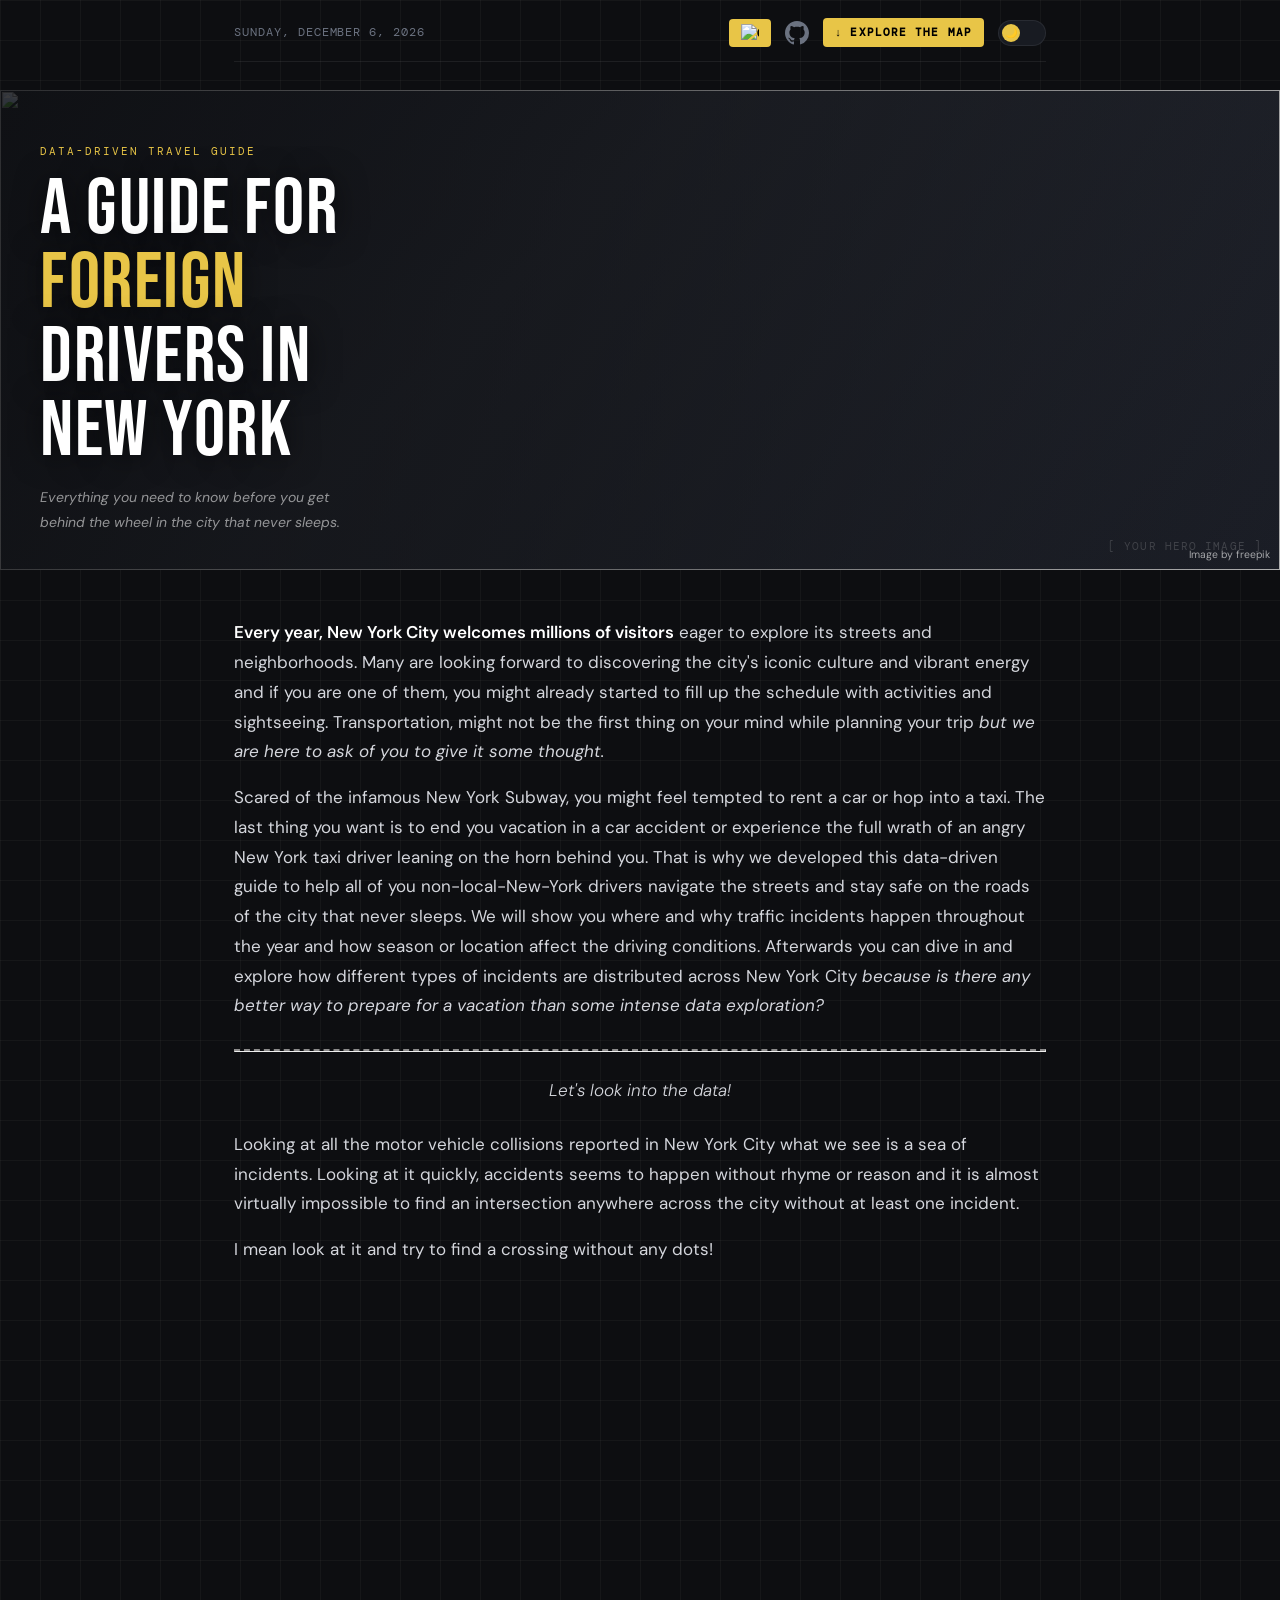
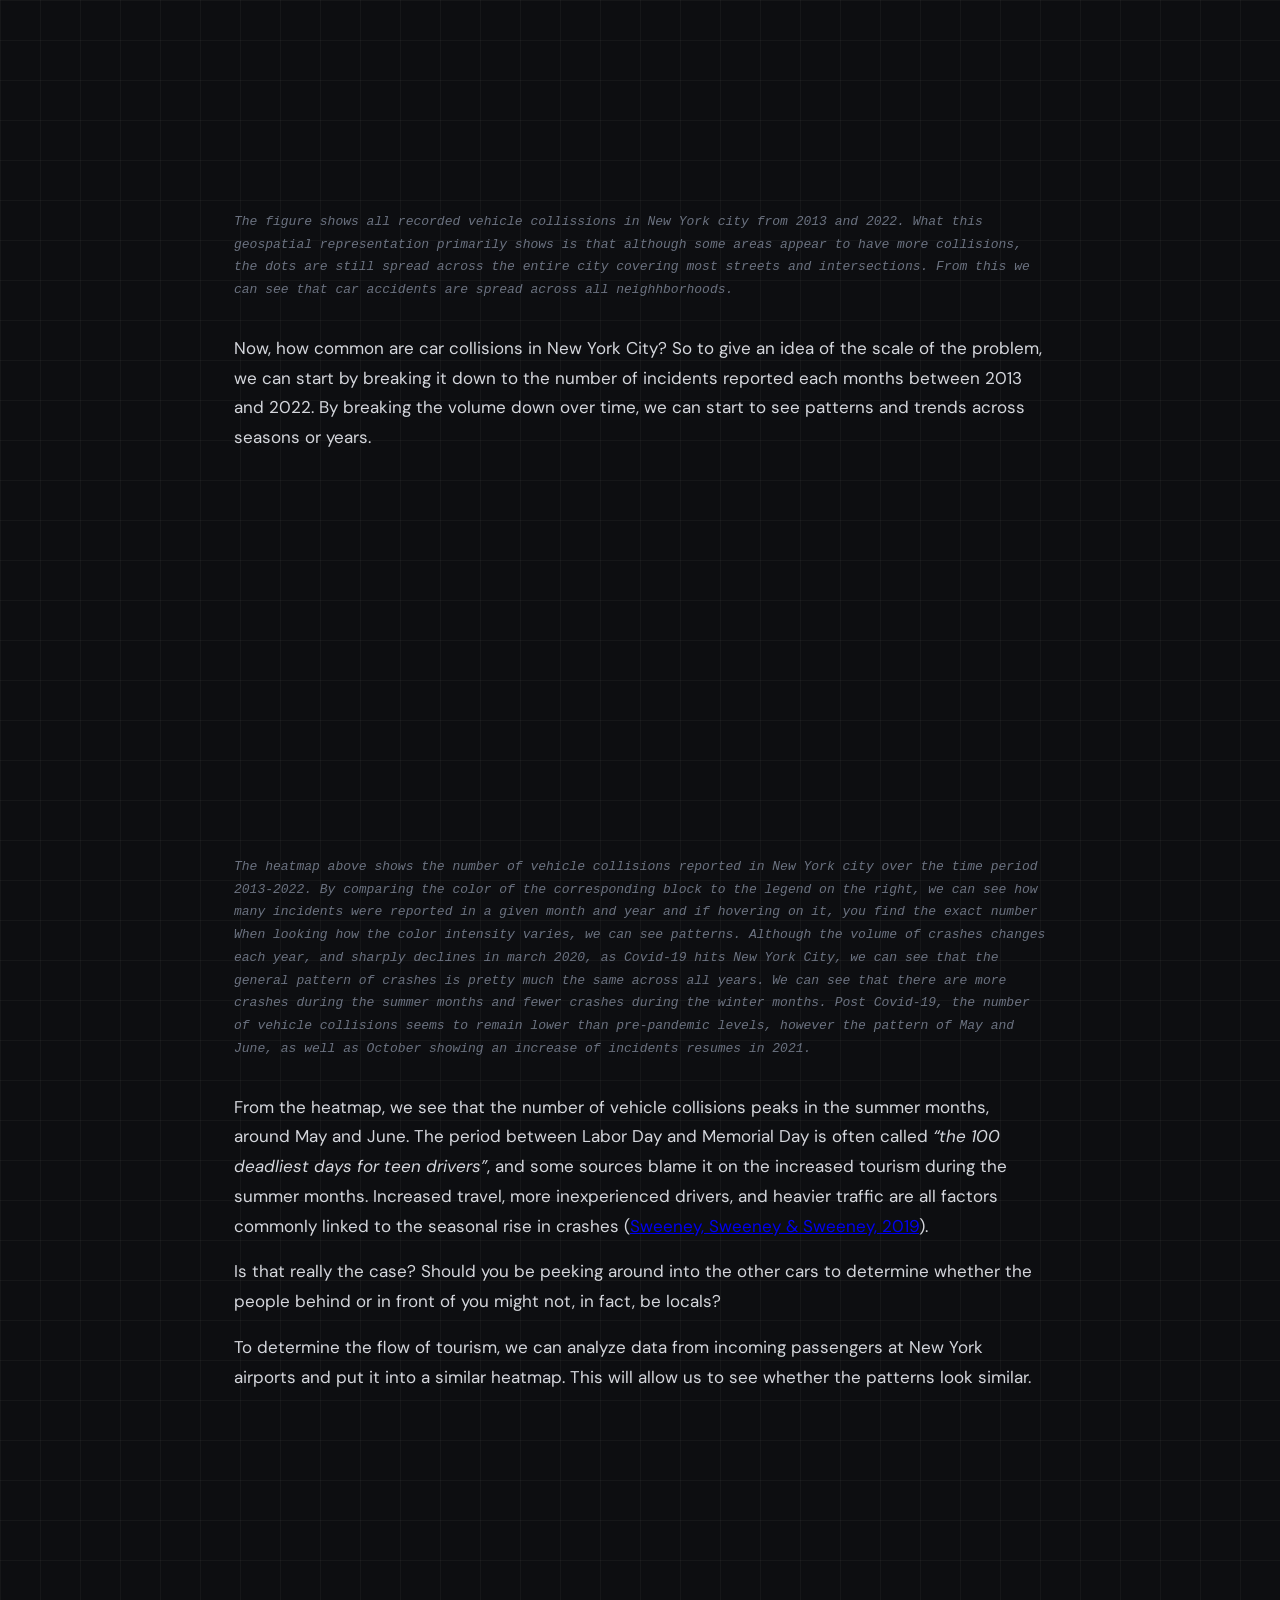
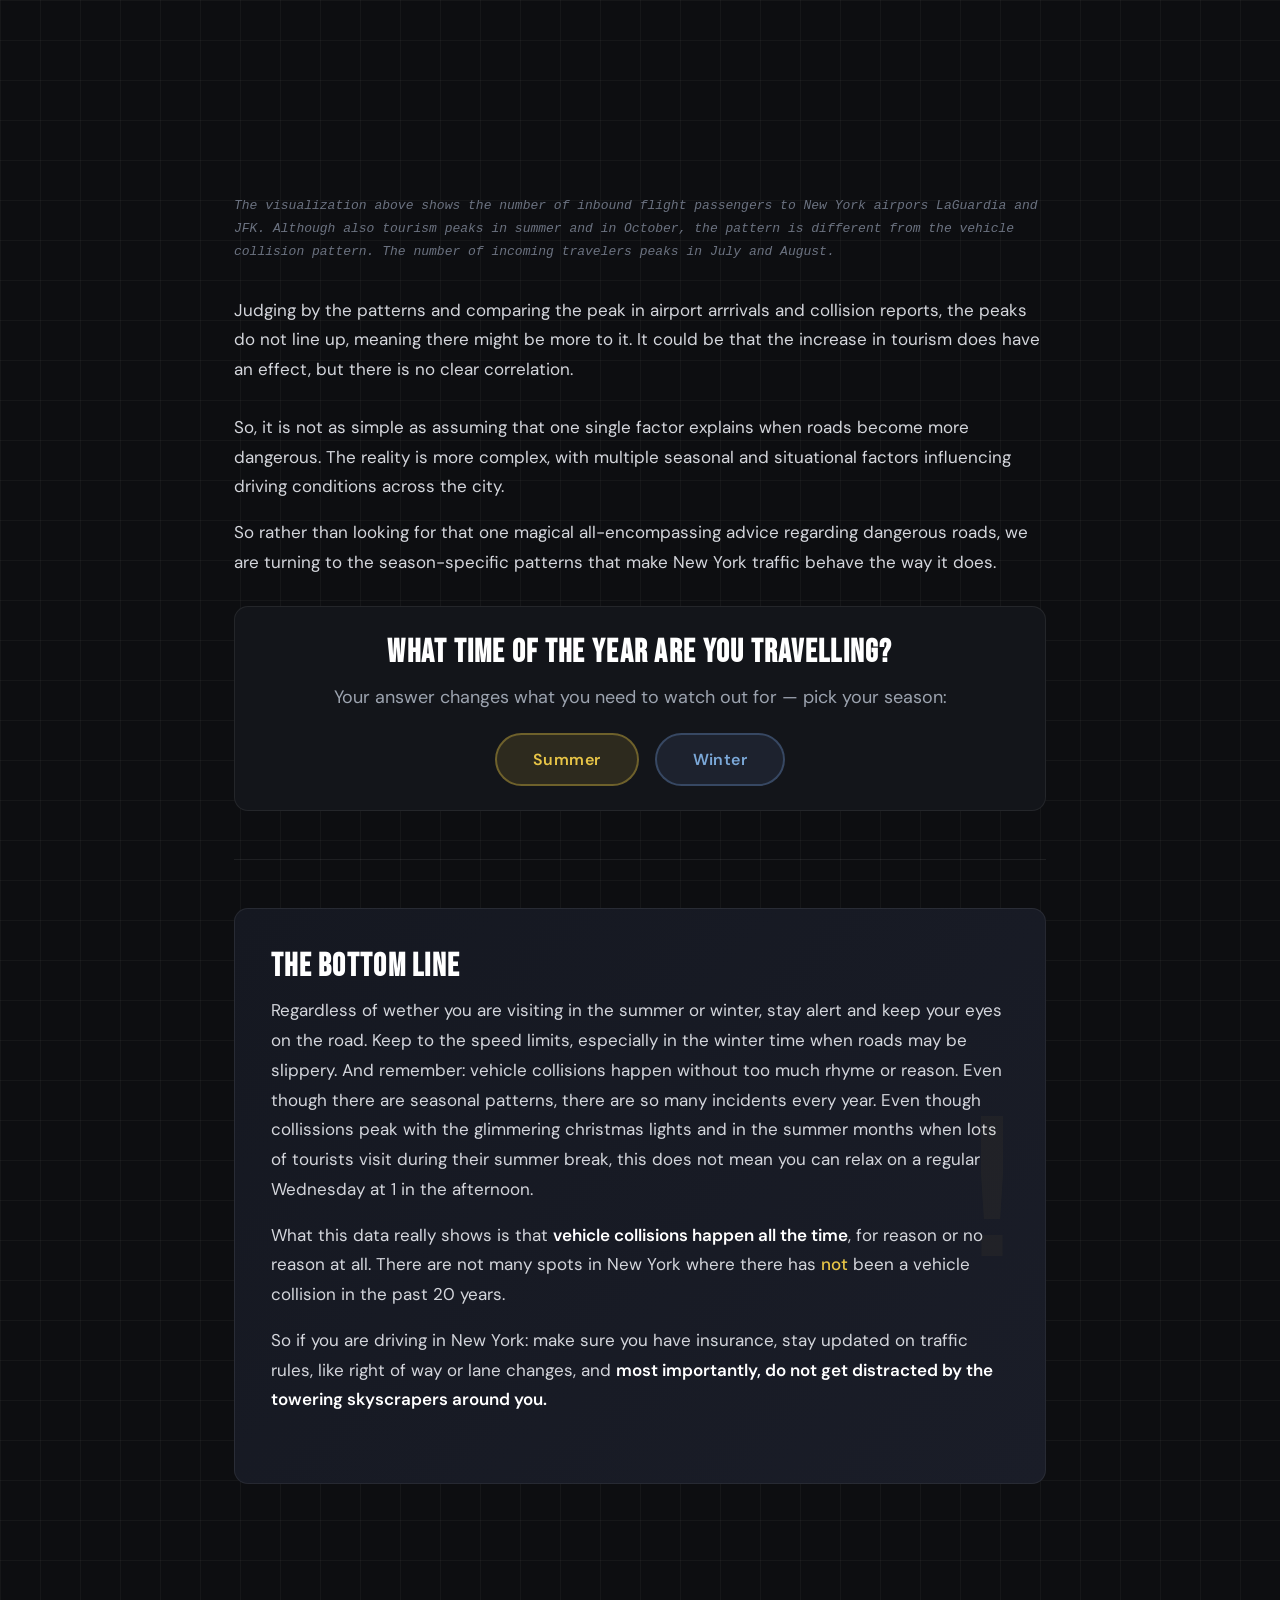
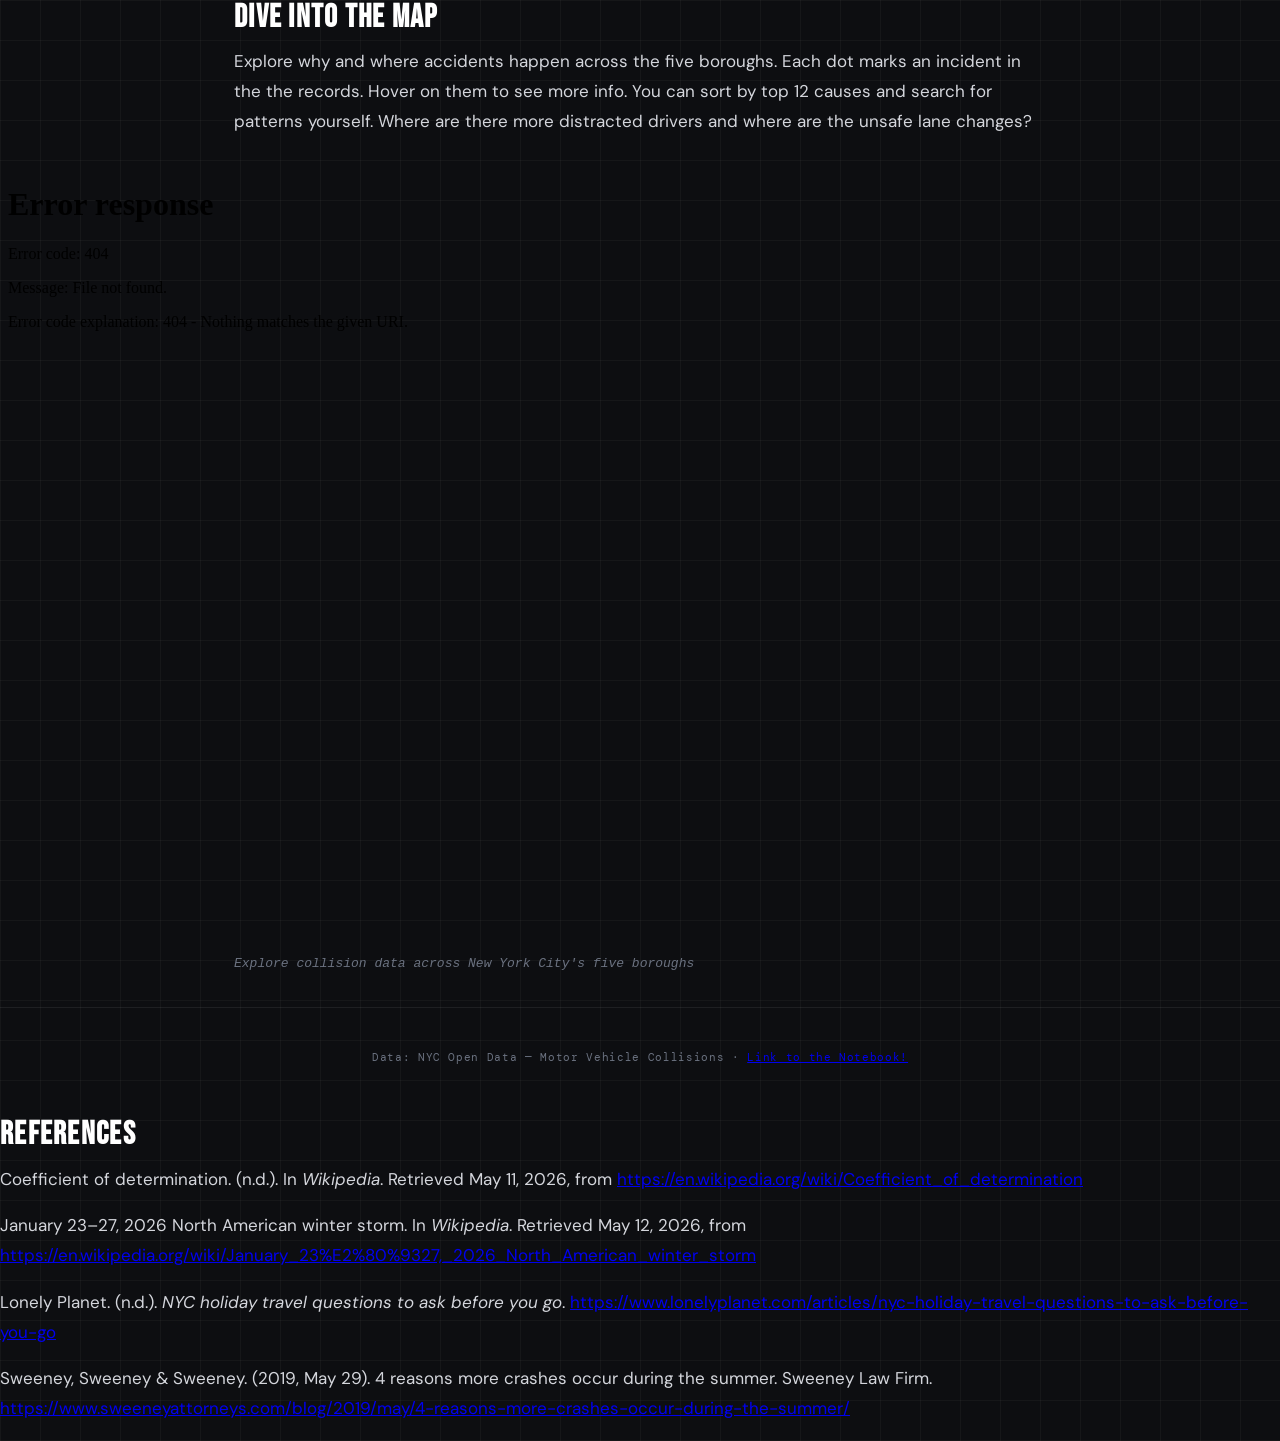
==== finalassignment.html @ 09250455 "fixed the references styling" ====
<!DOCTYPE html>
<html lang="en">
<head>
  <meta charset="UTF-8" />
  <meta name="viewport" content="width=device-width, initial-scale=1.0" />
  <title>A Guide for Foreign Drivers in New York</title>
  <link href="https://fonts.googleapis.com/css2?family=Bebas+Neue&family=DM+Sans:ital,wght@0,300;0,400;0,500;0,700;1,300;1,400&family=DM+Mono:wght@400;500&display=swap" rel="stylesheet" />
  <link rel="stylesheet" href="styles.css">
</head>
<body>

  <div class="container">

  <!-- DATE BAR -->
  <div class="datebar">
    <span id="date-display"></span>
    <div style="display:flex;align-items:center;gap:14px;">
     <a href="https://colab.research.google.com/drive/1w1oC4plB1u5d5c-0sDpi7kXtK40ncrWt?usp=sharing" target="_blank" rel="noopener noreferrer" class="datebar-map-link" style="display:flex; align-items:center; gap:6px;">
      <img src="https://upload.wikimedia.org/wikipedia/commons/d/d0/Google_Colaboratory_SVG_Logo.svg" alt="Google Colab" width="18" height="18">
      </a> 
        <a href="https://github.com/emmastely/emmastely.github.io" target="_blank" rel="noopener noreferrer" class="github-link" title="Go to our GitHub" style="display:flex; align-items:center; color:inherit;">
      <svg width="24" height="24" viewBox="0 0 24 24" fill="currentColor" xmlns="http://www.w3.org/2000/svg">
        <path d="M12 0C5.37 0 0 5.37 0 12c0 5.31 3.435 9.795 8.205 11.385.6.105.825-.255.825-.57 0-.285-.015-1.23-.015-2.235-3.015.555-3.795-.735-4.035-1.41-.135-.345-.72-1.41-1.23-1.695-.42-.225-1.02-.78-.015-.795.945-.015 1.62.87 1.845 1.23 1.08 1.815 2.805 1.305 3.495.99.105-.78.42-1.305.765-1.605-2.67-.3-5.46-1.335-5.46-5.925 0-1.305.465-2.385 1.23-3.225-.12-.3-.54-1.53.12-3.18 0 0 1.005-.315 3.3 1.23.96-.27 1.98-.405 3-.405s2.04.135 3 .405c2.295-1.56 3.3-1.23 3.3-1.23.66 1.65.24 2.88.12 3.18.765.84 1.23 1.905 1.23 3.225 0 4.605-2.805 5.625-5.475 5.925.435.375.81 1.095.81 2.22 0 1.605-.015 2.895-.015 3.285 0 .315.225.69.825.57A12.02 12.02 0 0024 12c0-6.63-5.37-12-12-12z"/>
      </svg>
    </a>
      <a href="#map-section" class="datebar-map-link">↓ Explore the map</a>
      <div class="theme-toggle" onclick="toggleTheme()" title="Toggle light/dark mode">
        <div class="toggle-track">
          <div class="toggle-thumb" id="toggle-icon">🌙</div>
        </div>
      </div>
    </div>
  </div>

  <!-- HERO -->
<div class="hero" style="width:100vw; position:relative; left:50%; transform:translateX(-50%); border-radius:0;">
    <div class="hero-img-placeholder">
      <!-- NYC skyline silhouette placeholder -->
<img src="https://emmastely.github.io/images/final_assignment/busy-junction-full-cars-people.jpg" style="width:100%; height:100%; object-fit:cover; position:absolute; inset:0;">
        <rect width="900" height="480" fill="none"/>
        <!-- water line -->
        <rect x="0" y="420" width="900" height="60" fill="rgba(255,255,255,0.08)" rx="0"/>
      </svg>
    </div>
    <div class="hero-text">
      <div class="hero-eyebrow">Data-Driven Travel Guide</div>
      <div class="hero-title" >A Guide for<br/><span>Foreign</span><br/>Drivers in<br/>New York</div>
      <div class="hero-subtitle">Everything you need to know before you get behind the wheel in the city that never sleeps.</div>
    </div>
  <a href="https://www.magnific.com/free-photo/busy-junction-full-cars-people_4821882.htm#fromView=keyword&page=1&position=0&uuid=7a6a9622-becc-4635-bc11-f563def5a86c&query=New+york+city+street+noisy" style="position:absolute; bottom:6px; right:10px; font-size:0.65rem; color:rgba(255,255,255,0.6); text-decoration:none; z-index:10;">Image by freepik</a>
  </div>
  <!-- INTRO -->
  <div class="prose">
    <p><strong>Every year, New York City welcomes millions of visitors</strong> eager to explore its streets and neighborhoods. 
      Many are looking forward to discovering the city's iconic culture and vibrant energy and if you are one of them, you might already started to fill up the schedule with activities and sightseeing. 
      Transportation, might not be the first thing on your mind while planning your trip <i>but we are here to ask of you to give it some thought.</i>
      </p>
    <p>Scared of the infamous New York Subway, you might feel tempted to rent a car or hop into a taxi. 
      The last thing you want is to end you vacation in a car accident or experience the full wrath of an angry New York taxi driver leaning on the horn behind you.
      That is why we developed this data-driven guide to help all of you non-local-New-York drivers navigate the streets and stay safe on the roads of the city that never sleeps. 
      We will show you where and why traffic incidents happen throughout the year and how season or location affect the driving conditions. Afterwards you can dive in and explore how different types of incidents are distributed across New York City 
      <i>because is there any better way to prepare for a vacation than some intense data exploration?</i>
    </p>
  </div>

<hr style="border-top: 2px dashed #8c8b8b;" />

<p style="text-align: center; font-style: italic; font-weight: 300; margin-top: 1.5rem; margin-bottom: 1.5rem;">Let's look into the data!</p>

  <div class="prose">
    <p> Looking at all the motor vehicle collisions reported in New York City what we see is a sea of incidents. Looking at it quickly, accidents seems to happen without rhyme or reason and it is almost virtually impossible to find an intersection anywhere across the city without at least one incident.</p>
    <p> I mean look at it and try to find a crossing without any dots!</p>
  </div>

  <!--ALL COLLISIONS SPATIAL DISTRIBUTION -->
  <div class="figure-placeholder">
    <iframe
      src="https://emmastely.github.io/visualizations/final_assignment/crashes_over_NYC.html"
      width="100%"
      height="510"
      frameborder="0"
      style="border:none; display:block;">
    </iframe>
  </div>
  <p class="figure-caption">The figure shows all recorded vehicle collissions in New York city from 2013 and 2022. What this geospatial representation primarily shows is that although some areas appear to have more collisions, the dots are still spread across the entire city covering most streets and intersections. From this we can see that car accidents are spread across all neighhborhoods.</p>



  <div class="prose">
    <p> Now, how common are car collisions in New York City? 
      So to give an idea of the scale of the problem, we can start by breaking it down to the number of incidents reported each months between 2013 and 2022.
      By breaking the volume down over time, we can start to see patterns and trends across seasons or years.
    </p>
  </div>


  <!-- TOTAL COLLISIONS FIGURE -->
  <div class="figure-placeholder" style="margin-bottom:0; overflow:hidden; height:387px;">
    <iframe
      src="https://emmastely.github.io/visualizations/final_assignment/heatmap_crashes.html"
      width="100%"
      height="500"
      style="border:none; display:block;"
      frameborder="0">
    </iframe>
  </div>
  <p class="figure-caption">The heatmap above shows the number of vehicle collisions reported in New York city over the time period 2013-2022.
    By comparing the color of the corresponding block to the legend on the right, we can see how many incidents were reported in a given month and year and if hovering on it, you find the exact number
    When looking how the color intensity varies, we can see patterns. Although the volume of crashes changes each year,
    and sharply declines in march 2020, as Covid-19 hits New York City, we can see that the general pattern of crashes is pretty much the same across all years. We can see that there are more crashes during the summer months and fewer crashes during the winter months. 
    Post Covid-19, the number of vehicle collisions seems to remain lower than pre-pandemic levels, however the pattern of May and June, as well as October showing an increase of incidents resumes in 2021. 
  </p>

  <div class="prose">
<p>
From the heatmap, we see that the number of vehicle collisions peaks in the summer months, around May and June. The period between Labor Day and Memorial Day is often called <i>“the 100 deadliest days for teen drivers”</i>, and some sources blame it on the increased tourism during the summer months. Increased travel, more inexperienced drivers, and heavier traffic are all factors commonly linked to the seasonal rise in crashes 
(<a href="https://www.sweeneyattorneys.com/blog/2019/may/4-reasons-more-crashes-occur-during-the-summer/" target="_blank">Sweeney, Sweeney &amp; Sweeney, 2019</a>).
</p>

<p>
Is that really the case? Should you be peeking around into the other cars to determine whether the people behind or in front of you might not, in fact, be locals?
</p>

<p>
To determine the flow of tourism, we can analyze data from incoming passengers at New York airports and put it into a similar heatmap. This will allow us to see whether the patterns look similar.
</p>

  </div>

  <!-- TOURISM FIGURE -->
  <div class="figure-placeholder" style="margin-bottom:0; overflow:hidden; height:387px;">
    <iframe
      src="https://emmastely.github.io/visualizations/final_assignment/heatmap_tourism.html"
      width="100%"
      height="500"
      style="border:none; display:block;"
      frameborder="0">
    </iframe>
  </div>
  <p class="figure-caption">The visualization above shows the number of inbound flight passengers to New York airpors LaGuardia and JFK. Although also tourism peaks in summer
    and in October, the pattern is different from the vehicle collision pattern. The number of incoming travelers peaks in July and August. 
  </p>

  <div class="prose">Judging by the patterns and comparing the peak in airport arrrivals and collision reports, the peaks do not line up, meaning there might be more to it. It could be that the increase in tourism does have an effect, but there is no clear correlation.</p>
  </div>

 <div class="prose">
  <p>
    So, it is not as simple as assuming that one single factor explains when roads become more dangerous. The reality is more complex, with multiple seasonal and situational factors influencing driving conditions across the city.
  </p>
  <p>
    So rather than looking for that one magical all-encompassing advice regarding dangerous roads, we are turning to the season-specific patterns that make New York traffic behave the way it does.  </p>
</div>


  <!-- SEASON SELECTOR -->
  <div class="season-section">
    <div class="season-question">
      <h2>What time of the year are you travelling?</h2>
      <p>Your answer changes what you need to watch out for — pick your season:</p>
      <div class="season-buttons">
        <button class="btn-season btn-summer" onclick="selectSeason('summer')">Summer</button>
        <button class="btn-season btn-winter" onclick="selectSeason('winter')">Winter</button>
      </div>
    </div>

    <!-- SUMMER PANEL -->
    <div class="season-panel" id="panel-summer">
      <div class="season-panel-header">
        <span class="season-badge summer-badge">SUMMER</span>
        <h3>Cool cool cool cool — not exactly.</h3>
      </div>

       <div class="figure-placeholder">
        <img 
          src="images/final_assignment/cropped_NYC.png"
          width="100%" 
          height="400px"
          frameborder="0">
        </img>
      </div>
        <p class="figure-caption"> Cars on a street in Manhattan. <a href="https://www.magnific.com/free-photo/new-york-city-manhattan-downtown-skyline-aerial-view-dusk-with-skyscrapers-lit-east-river-with-reflections_26768399.htm">Image by TravelScape on Magnific</a></p>
      

      <div class="prose">
        <p>You prefer sweating around the big city for your well-deserved summer break? Well, bad news buddy! Apart from it being really hot in NYC in the summer, it is also in the summer months that <strong>most vehicle collisions occur</strong>.</p>
        <p>Take a look at this graph — June and May are peak months for vehicle collisions. What else happens in June?</p>
      </div>

      <h3>Why summer spikes</h3>
      <ul class="insight-list">
        <li>
          <span class="bullet-num">01</span>
          <span class="bullet-text"><strong>Surge in tourism:</strong> New York swells with visitors during the warmer months. This doesn't just mean more vehicles on the grid; it means more rental cars, pedestrians crowding the crosswalks, and drivers navigating unfamiliar streets while glued to their GPS. Unfamiliarity breeds distraction, making it a perfect recipe for collisions.</span>
        </li>
        <li>
          <span class="bullet-num">02</span>
          <span class="bullet-text"><strong>The ultimate distraction:</strong> Hot weather brings everyone outside. You're sharing the melting asphalt with millions of pedestrians and cyclists. Add a little driver inattention to the mix and boom, accident rates spike.</span>
        </li>
        <li>
          <span class="bullet-num">03</span>
          <span class="bullet-text"><strong>Borough & severity breakdown:</strong> Location dictates the danger. Manhattan’s summer gridlock mostly results in minor, low-speed fender-benders. In contrast, the open roads of outer boroughs like Staten Island invite higher speeds, turning mistakes into fatal statistics.</span>
        </li>
      </ul>

      <h3>Distracted driving is the real heatwave</h3>
      <p> You might think that speeding on empty summer night streets is the biggest issue, but looking at the top contributing factors,
        "Driver Inattention/Distraction" absolutely tops everything else. This is especially true in Brooklyn and Queens,
        where distracted driving accounts for over 55,000 collisions each during the summer months.
        "Following Too Closely" and "Failure to Yield Right-of-Way" take second and third place.
        The lesson? In a city packed with tourists, street performers, and tall interesting buildings, keep your eyes on the road.
      </p>

      <div class="figure-placeholder">
        <img 
          src="images/final_assignment/top_3_contributing_factors_summer.png"
          width="100%" 
          frameborder="0">
        </img>
       </div>
      <p class="figure-caption"> Absolute count of summer vehicle collisions by the three most common causes across the five boroughs.</p>

      <h3>Brooklyn and Queens lead the casualty charts</h3>
      <p>
       If you are driving through the outer boroughs, stay sharp. 
        Brooklyn and Queens take a massive lead when it comes to total summer casualties. 
        With Brooklyn racking up over 50,000 injured individuals, the grey bars reveal a clear trend: Motorists bear the absolute brunt of the damage here. 
        This makes sense, these boroughs rely heavily on highways and daily car commuting, increasing the sheer volume of metal-on-metal impact. 
      </p>

        <iframe
          src="visualizations/final_assignment/crash_severity_injured_summer.html"
          width="100%"
          height="680"
          frameborder="0"
          style="display:block; border:none;">
        </iframe>
        <p class="figure-caption"> Total number of traffic casualties during summer months, broken down by motorists, cyclists, and pedestrians.</p>
      
        <h3>Manhattan’s Deadly Pavements</h3>
      <p>
        Brooklyn might have the highest total fatalities, but Manhattan tells a distinctly different and grim story. 
        Look at the orange. While outer-borough deaths are a mix of motorists and pedestrians, Manhattan’s fatalities are overwhelmingly pedestrians. 
        Summer in Manhattan means millions of people hitting the sidewalks, crossing avenues, and navigating chaotic intersections. 
        If a crash turns fatal in the heart of the city, it is most likely a person on foot paying the price.
      </p>

    <div>
        <iframe
          src="visualizations/final_assignment/crash_severity_killed_summer.html"
          width="100%"
          height="680"
          frameborder="0"
          style="display:block; border:none;">
        </iframe>
        </div>
        <p class="figure-caption"> Total traffic fatalities per borough during summer months, categorized by victim type.</p>
      
        <h3>Manhattan might be safe after all?</h3>
      <p>
        So, where are you most likely to actually get hurt in a crash? 
        Brooklyn tops the list, with over a 25% chance that a collision results in an injury. 
        Manhattan, surprisingly, sits at the very bottom. Why? Gridlock. 
        Summer traffic in Manhattan is often so congested and slow-moving that collisions rarely have the momentum to cause physical harm. 
        You are highly likely to dent your bumper, but you’ll probably walk away without a scratch.
      </p>

      <div>
        <iframe
          src="visualizations/final_assignment/crash_injury_ratio_analysis_summer.html"
          width="100%"
          height="680"
          frameborder="0"
          style="display:block; border:none;">
        </iframe>
        </div>
        <p class="figure-caption"> The proportion of summer accidents that result in physical injury across the five boroughs.</p>
        
      <h3>Staten Island looks safe? Think again</h3>
      <p>
        Here is the plot twist. Staten Island barely registers on the absolute volume charts, it has the fewest crashes by a mile. 
        But look at the fatality ratio. When a crash does happen on Staten Island, it is the deadliest per capita in all of NYC. 
        Driven almost entirely by motorist deaths (the tall grey bar), this highlights a deadly summer equation: Less congestion means open roads, 
        open roads mean higher speeds, and higher speeds turn mistakes into fatal statistics.
      </p>

      <div>
        <iframe
          src="visualizations/final_assignment/ratio_total_casualties_analysis_summer.html"
          width="100%"
          height="680"
          frameborder="0"
          style="display:block; border:none;">
        </iframe>
        </div>
        <p class="figure-caption">The fatality rate per accident across the five boroughs, highlighting the distribution among victim types.</p>

      </div>
    <!-- WINTER PANEL -->
    <div class="season-panel winter-panel" id="panel-winter">
      <div class="season-panel-header">
        <span class="season-badge winter-badge">WINTER</span>
        <h3>Cold roads, cold stats — but not safer.</h3>
      </div>

      
       <div class="figure-placeholder">
        <img 
          src="images/final_assignment/Crooke_Ave_Brooklyn_NYC_snow_covered_January_2026.jpg"
          width="100%" 
          height="400px"
          frameborder="0">
        </img>
      </div>
        <p class="figure-caption"> Snow covered street in Brooklyn during a January snowstorm 0f 2026 (<a href="https://en.wikipedia.org/wiki/January_23%E2%80%9327,_2026_North_American_winter_storm" target="_blank"><em>January 23–27, 2026 North American Winter Storm</em>, 2026</a>).</p>
      

       <div class="prose">
        <p>Visiting in winter? The good news: overall collision volume is lower than summer. The bad news: <strong>severity goes up</strong> — and the conditions are far less forgiving.</p>
      </div>

      <h3>What you need to know for winter</h3>
      <ul class="insight-list">
        <li>
          <span class="bullet-num">01</span>
          <span class="bullet-text"><strong>Most crashes per month:</strong> December</span>
        </li>
        <li>
          <span class="bullet-num">02</span>
          <span class="bullet-text"><strong>Top three causes:</strong> Distracted drivers, following too closely and failure to yield and right of way</span>
        </li>
        <li>
          <span class="bullet-num">03</span>
          <span class="bullet-text"><strong>Most dangerous borough:</strong> Brooklyn</span>
        </li>
        <li>
         <!-- <span class="bullet-num">04</span>
          <span class="bullet-text"><strong>Vehicle types & severity:</strong> [Insert data on which vehicle types are most involved — 
            more property-only incidents, fewer fatalities, etc.]</span> -->
        </li>
      </ul>

      <h3>Be mindful of distractions</h3>
      <p> It is likely to imagine that slippery roads or snowstorms would be the top scoring contributing factors of car crashes in the winter 
        months. Surprisingly, these contributing factors are not even in the top 3. Number one contributing factor to people getting involved in 
        traffic collissions is the driver being distracted. This is actually not that strange when you think about it. In a city with 8 million 
        citizens it is propably easy to get distracted on the road. So if you do decide to drive, make sure to stay focused on your driving, other 
        people moving in traffic and last but not least, other drivers that might get distracted by the city's many impulses. 
      </p>

       <div class="figure-placeholder">
        <img 
          src="images/final_assignment/top_3_contributing_factors_winter.png"
          width="100%" 
          frameborder="0">
        </img>
      </div>
        <p class="figure-caption"> Top 3 contributing factors to vehicle collissions across New York City's five boroughs during the period 2016-2022.</p>
      
      <h3>What borough is the most dangerous in terms of traffic kills and injuries?</h3>
       <p> Even though we have seen that Manhattan is the borough with the largest average traffic volume, in the winter time, it does not seems
        to be the most dangerous of the five boroughs. Toggle the bar to jump between months to see which month and borough to be extra careful about.
      </p>
       <div>
        <iframe
          src="visualizations/final_assignment/monthly_crash_severity_total.html"
          width="100%"
          height="680"
          frameborder="0"
          style="display:block; border:none;">
        </iframe>
        </div>
        <p class="figure-caption" style="margin-top: 16px;">Total kills and injuries for the period 2016-2022 grouped by borrow and months. Brooklyn is the month with
          the highest amount of affected road users across all five winter months. The highest average of
          killed and injured road users is in the month of December with an average of affected people on ~5100.
        </p>

      <h3> Brooklyn and Queens taking the lead regarding injured motorists</h3>
      <p> Brooklyn and Queens are the leading boroughs when it comes to injuries inflicted by vehicle collissions. November and December show the 
        highest amount of injuries and the biggest amount of injured people are in the category 'motorists'. An explanation for this can be that 
        more motorists end up getting involved in vehicle collissions in Brooklyn and Queens are suburbian areas where alot of citizens commute to 
        and from work by car. 
      <br> <br>
       <h3> Watch out for cyclists in Manhattan</h3>
      <p>Motorists seems to be the group of road users who occur 
        most frequently when it comes to injuries across all months and boroughs. Motorists are followed by pedestrians who are also well represented 
        in the group of injured road users. Cyclists also end up getting injured due to car collissions. 
        The amount of injured cyclists are in Brooklyn and Manhattan is more or less the same, even though 
        the total number og affected persons is ~5000 for Brooklyn and ~2000 according to the month in focus. 
        This might mean that more people are biking in Manhattan, why you should look out for cyclists when you are navigating 
        the busy streets of Manhattan in a car. 

        <div>
        <iframe
          src="visualizations/final_assignment/monthly_crash_severity_injured.html"
          width="100%"
          height="640"
          frameborder="0"
          style="display:block; border:none;">
        </iframe>
      </div>
       <p class="figure-caption" style="margin-top: 16px;">Amount of injuries per month for the period 2016-2022 across the five boroughs.</p>
  

      </p>
      <h3>Christmass stress roam the streets</h3>
      <p> December seems to be a hectic month when it comes to people getting killed in connection with car collissions. 
          The total amount of kills is highest in Brooklyn in the month of December. Manhattan follows closely in terms of killed 
          pedestrians and cyclists. This might be a sign that lots of people are travelling by foot in Manhattan, especially during christmas 
          when lots of christmas attractions are alive and lots of tourists are visiting NYC to see Rockefeller Center's massive Christmas tree 
          and ice skate under the city lights 
           <cite
      ><a href="//www.lonelyplanet.com/articles/nyc-holiday-travel-questions-to-ask-before-you-go"
        >(Lonely Planet, n.d.).</a
      ></cite
          >
      <div>
        <iframe
          src="visualizations/final_assignment/monthly_crash_severity_killed.html"
          width="100%"
          height="640"
          frameborder="0"
          style="display:block; border:none;">
        </iframe>
      </div> 
      <p class="figure-caption" style="margin-top: 16px;">Amount of kills per month for the period 2016-2022 across the five boroughs.</p>

      <h3>What are the most common reasons for people getting injured or killed in the traffic in NYC? </h3>
      <p> In the winter time, unsafe speed is the contributing factor that causes most death. A reason for that might be more slippery roads and longer break times. 
        So be mindfuld when driving in wet condisions and stay within the speedlimit! In comparison, driver inattention/distraction is the contributing factor 
        that injuries the most people in the winter time. As always, keep your eyes on the road when driving and watch out for distacted drivers when moving around on foot or bike. 
    
       <div class="figure-placeholder">
        <img 
          src="images/final_assignment/top5_injured.png"
          width="100%" 
          frameborder="0">
        </img>
      </div>
       <p class="figure-caption"> Normalized count of injured traffic users grouped by contributing factor (change colors in figure) </p>

      <div class="figure-placeholder">
        <img 
          src="images/final_assignment/top5_killed.png"
          width="100%" 
          frameborder="0">
        </img>
      </div>
       <p class="figure-caption"> Normalized count of killed traffic users grouped by contributing factor (change colors in figure) </p>

      
      <h3>Contributing factors often go hand in hand</h3>
      <p> The heatmap shows that main contributing factors in NYC traffic collissions often go hand in hand. There is especially a strong correlation between between the 
          contributing factors 'driver inattention/distraction' and factors such as 'failure to yield right-of-way' and 'following too closely'. This suggests that distracted
          driving plays a major role in many accidents across the city. Indeed, New York City is a busy and distracting place to be driving a car.  
          The heatmap also implies that 'following too closely' and 'improper passing or lane usage' are strongly correlated and reflects the sometimes aggressive and 
          congested nature of NYC traffic. So, if you decide to drive in NYC, keep your eyes on the road and remember that other drivers might not do the same thing. 
          Keep a safe distance to other vehicles, and be especially causious at intersections or when changes lanes. Overall, the data suggests that collisions in NYC are often caused by several risky driving behaviors occurring 
          at the same time rather than by a single mistake. 
</p>
      <img 
          src="images/final_assignment/correlation_heatmap.png"
          width="100%">
      <p class="figure-caption">
        Correlation matrix of top contributing factors. The R2 values are 
        generally high for all comparisons, which indicates that contributing factors to car collissions 
        have a high change of being correlated. The R2-value quantifies the proportion of variation in the dependent
        variable that can be explained by the independent variable. In other words, a R2-value of 95% means that 95%
        of the data variation in the dependent variable can be explained by the independent variable 
        <cite><a href="https://en.wikipedia.org/wiki/Coefficient_of_determination">(Coefficient of Determination, n.d.).</a></cite>
      </p>
    </div><!-- /season-panel winter-panel -->
  </div>
  <hr class="divider" />

  <!-- CLOSING -->
  <div class="closing-card">
    <h2>The bottom line</h2>
    <div class="prose">
      <p>Regardless of wether you are visiting in the summer or winter, stay alert and keep your eyes on the road. Keep to the speed limits, especially in the winter time when roads may be slippery. 
        And remember: vehicle collisions happen without too much rhyme or reason. Even though there are seasonal patterns, 
        there are so many incidents every year. Even though collissions peak with the glimmering christmas lights and in the summer months when lots of tourists visit during their summer break, 
        this does not mean you can relax on a regular Wednesday at 1 in the afternoon.</p>
      <p>What this data really shows is that <strong>vehicle collisions happen all the time</strong>, for reason or no reason at all. 
        There are not many spots in New York where there has <em>not</em> been a vehicle collision in the past 20 years.</p>
      <p>So if you are driving in New York: make sure you have insurance, stay updated on traffic rules, like right of way or lane changes, and <strong>most importantly, 
        do not get distracted by the towering skyscrapers around you.</strong></p>
    </div>
  </div>
</div><!-- /container -->

<!-- MAP SECTION -->
<div class="map-section" id="map-section">
  <div style="max-width:860px; margin:0 auto; padding:0 24px;">
    <h2>Dive into the map</h2>
    <div class="prose">
      <p>Explore why and where accidents happen across the five boroughs. Each dot marks an incident in the the records. Hover on them to see more info. You can sort by top 12 causes and search for patterns yourself. Where are there more distracted drivers and where are the unsafe lane changes?</p>
    </div>
  </div>

  <div class="map-figure">
    <iframe 
  src="visualizations/final_assignment/nyc_collisions_cause_smaller.html"
  width="100%"
  height="800"
  frameborder="0"
  style="border:none; display:block; overflow:hidden;"
  scrolling="no">
</iframe>
  </div>

  <div style="max-width:860px; margin:0 auto; padding:0 24px;">
    <p class="figure-caption">Explore collision data across New York City's five boroughs</p>
  </div>
</div>

<footer>
  <p>Data: NYC Open Data — Motor Vehicle Collisions · <a 
  href="https://colab.research.google.com/drive/1w1oC4plB1u5d5c-0sDpi7kXtK40ncrWt?usp=sharing" 
  target="_blank" 
  rel="noopener noreferrer"
>
  Link to the Notebook!
</a>
</p>
</footer>

<script>
  // Date display
  const d = new Date();
  const opts = { weekday: 'long', year: 'numeric', month: 'long', day: 'numeric' };
  document.getElementById('date-display').textContent = d.toLocaleDateString('en-US', opts).toUpperCase();

  // Theme toggle
  function toggleTheme() {
    const html = document.documentElement;
    const isLight = html.getAttribute('data-theme') === 'light';
    html.setAttribute('data-theme', isLight ? 'dark' : 'light');
    document.getElementById('toggle-icon').textContent = isLight ? '🌙' : '☀️';
    localStorage.setItem('theme', isLight ? 'dark' : 'light');
  }

  // Restore saved preference
  const saved = localStorage.getItem('theme');
  if (saved === 'light') {
    document.documentElement.setAttribute('data-theme', 'light');
    document.getElementById('toggle-icon').textContent = '☀️';
  }

  // Season toggle
  function selectSeason(season) {
    document.querySelectorAll('.season-panel').forEach(p => p.classList.remove('visible'));
    document.querySelectorAll('.btn-season').forEach(b => b.classList.remove('active'));

    document.getElementById('panel-' + season).classList.add('visible');
    document.querySelector('.btn-' + season).classList.add('active');

    // Smooth scroll into view
    setTimeout(() => {
      document.getElementById('panel-' + season).scrollIntoView({ behavior: 'smooth', block: 'nearest' });
    }, 60);
  }
</script>
<br>
<!DOCTYPE html>
<html lang="en">
<head>
  <meta charset="UTF-8">
  <title>References</title>
</head>
<body>

  <h2>References</h2>

  <ul style="list-style: none; padding: 0;">
    <li style="margin-bottom: 1em;">
      Coefficient of determination. (n.d.). In <i>Wikipedia</i>. Retrieved May 11, 2026, from
      <a href="https://en.wikipedia.org/wiki/Coefficient_of_determination" target="_blank">
        https://en.wikipedia.org/wiki/Coefficient_of_determination
      </a>
    </li>

    <li style="margin-bottom: 1em;">
      January 23–27, 2026 North American winter storm. In <i>Wikipedia</i>. Retrieved May 12, 2026, from
      <a href="https://en.wikipedia.org/wiki/January_23%E2%80%9327,_2026_North_American_winter_storm" target="_blank">
        https://en.wikipedia.org/wiki/January_23%E2%80%9327,_2026_North_American_winter_storm
      </a>
    </li>

    <li style="margin-bottom: 1em;">
      Lonely Planet. (n.d.). <i>NYC holiday travel questions to ask before you go</i>.
      <a href="https://www.lonelyplanet.com/articles/nyc-holiday-travel-questions-to-ask-before-you-go" target="_blank">
        https://www.lonelyplanet.com/articles/nyc-holiday-travel-questions-to-ask-before-you-go
      </a>
    </li>

    <li style="margin-bottom: 1em;">
      Sweeney, Sweeney &amp; Sweeney. (2019, May 29). 4 reasons more crashes occur during the summer. Sweeney Law Firm.
      <a href="https://www.sweeneyattorneys.com/blog/2019/may/4-reasons-more-crashes-occur-during-the-summer/" target="_blank">
        https://www.sweeneyattorneys.com/blog/2019/may/4-reasons-more-crashes-occur-during-the-summer/
      </a>
    </li>
  </ul>

</body>
</html>

</body>
</html>
---- styles.css ----
:root {
    --bg: #0d0e11;
    --bg-card: #13151a;
    --bg-card2: #181b22;
    --border: rgba(255,255,255,0.07);
    --accent: #e8c547;
    --accent2: #e05c3a;
    --text: #d4d6dc;
    --text-muted: #6b7280;
    --text-dim: #9ca3af;
    --radius: 14px;
    --grid-color: rgba(255,255,255,0.035);
    --figure-bg: #1c1f26;
    --figure-border: rgba(255,255,255,0.10);
    --figure-text: rgba(255,255,255,0.18);
    --hero-overlay-start: rgba(13,14,17,0.82);
    --hero-overlay-mid: rgba(13,14,17,0.55);
    --hero-overlay-end: rgba(13,14,17,0.10);
    --closing-bg-start: #151821;
    --closing-bg-end: #1a1d28;
    --prose-strong: #fff;
    --h2-color: #fff;
    --h3-color: #fff;
}

html[data-theme="light"] {
    --bg: #f2f3f5;
    --bg-card: #ffffff;
    --bg-card2: #f8f9fb;
    --border: rgba(0,0,0,0.09);
    --text: #374151;
    --text-muted: #9ca3af;
    --text-dim: #6b7280;
    --grid-color: rgba(0,0,0,0.045);
    --figure-bg: #e8eaef;
    --figure-border: rgba(0,0,0,0.12);
    --figure-text: rgba(0,0,0,0.28);
    --hero-overlay-start: rgba(242,243,245,0.80);
    --hero-overlay-mid: rgba(242,243,245,0.50);
    --hero-overlay-end: rgba(242,243,245,0.05);
    --closing-bg-start: #eef0f5;
    --closing-bg-end: #e8ebf2;
    --prose-strong: #111827;
    --h2-color: #111827;
    --h3-color: #1f2937;
}

*, *::before, *::after { box-sizing: border-box; margin: 0; padding: 0; }

html { scroll-behavior: smooth; }

body {
    background-color: var(--bg);
    background-image:
    linear-gradient(var(--grid-color) 1px, transparent 1px),
    linear-gradient(90deg, var(--grid-color) 1px, transparent 1px);
    background-size: 40px 40px;
    color: var(--text);
    font-family: 'DM Sans', sans-serif;
    font-size: 17px;
    line-height: 1.75;
    min-height: 100vh;
    transition: background-color 0.3s ease, color 0.3s ease;
}

/* ── THEME TOGGLE ── */
.theme-toggle {
    display: flex;
    align-items: center;
    gap: 8px;
}

.toggle-track {
    position: relative;
    width: 48px;
    height: 26px;
    background: var(--bg-card2, #181b22);
    border: 1px solid var(--border);
    border-radius: 99px;
    cursor: pointer;
    transition: background 0.3s ease;
    flex-shrink: 0;
}

html[data-theme="light"] .toggle-track {
    background: #dde1ea;
}

.toggle-thumb {
    position: absolute;
    top: 3px;
    left: 3px;
    width: 18px;
    height: 18px;
    border-radius: 50%;
    background: var(--accent);
    transition: transform 0.25s cubic-bezier(.4,0,.2,1), background 0.3s ease;
    display: flex;
    align-items: center;
    justify-content: center;
    font-size: 10px;
    line-height: 1;
}

html[data-theme="light"] .toggle-thumb {
    transform: translateX(22px);
}

/* ── LAYOUT ── */
.container {
    max-width: 860px;
    margin: 0 auto;
    padding: 0 24px 80px;
}

/* ── DATE BAR ── */
.datebar {
    display: flex;
    justify-content: space-between;
    align-items: center;
    padding: 18px 0 14px;
    border-bottom: 1px solid var(--border);
    margin-bottom: 0;
    font-family: 'DM Mono', monospace;
    font-size: 12px;
    color: var(--text-muted);
    letter-spacing: 0.08em;
    text-transform: uppercase;
}
.datebar-map-link {
    display: inline-flex;
    align-items: center;
    gap: 6px;
    background: var(--accent);
    color: #000;
    font-family: 'DM Mono', monospace;
    font-weight: 700;
    font-size: 11px;
    letter-spacing: 0.1em;
    text-transform: uppercase;
    text-decoration: none;
    padding: 5px 12px;
    border-radius: 4px;
    transition: opacity 0.18s ease, transform 0.18s ease;
    white-space: nowrap;
}
.datebar-map-link:hover {
    opacity: 0.85;
    transform: translateY(-1px);
}
.map-figure {
    width: 100vw;
    position: relative;
    left: 50%;
    transform: translateX(-50%);
}

/* ── HERO ── */
.hero {
    position: relative;
    width: 100%;
    height: 480px;
    border-radius: var(--radius);
    overflow: hidden;
    margin: 28px 0 48px;
    display: flex;
    align-items: flex-end;
}

.hero-img-placeholder {
    position: absolute;
    inset: 0;
    background: linear-gradient(135deg, #1a1d25 0%, #252830 40%, #1c1f28 100%);
    display: flex;
    align-items: center;
    justify-content: center;
}

/* City skyline silhouette via SVG */
.hero-img-placeholder svg {
    width: 100%;
    height: 100%;
    position: absolute;
    inset: 0;
    opacity: 0.25;
}

/* Photo placeholder label */
.hero-img-placeholder::after {
    content: "[ YOUR HERO IMAGE ]";
    position: absolute;
    bottom: 14px;
    right: 18px;
    font-family: 'DM Mono', monospace;
    font-size: 11px;
    color: rgba(255,255,255,0.2);
    letter-spacing: 0.1em;
}

/* gradient overlay on right side so text on left is readable */
.hero::after {
    content: "";
    position: absolute;
    inset: 0;
    background: linear-gradient(
    105deg,
    var(--hero-overlay-start) 0%,
    var(--hero-overlay-mid) 45%,
    var(--hero-overlay-end) 100%
    );
    pointer-events: none;
}

.hero-text {
    position: relative;
    z-index: 2;
    padding: 36px 40px;
    max-width: 480px;
}

.hero-eyebrow {
    font-family: 'DM Mono', monospace;
    font-size: 11px;
    letter-spacing: 0.18em;
    text-transform: uppercase;
    color: var(--accent);
    margin-bottom: 12px;
}

.hero-title {
    font-family: 'Bebas Neue', sans-serif;
    font-size: clamp(46px, 8vw, 78px);
    line-height: 0.95;
    letter-spacing: 0.02em;
    color: #fff;
    text-shadow: 0 2px 30px rgba(0,0,0,0.6);
}

.hero-title span {
    color: var(--accent);
}

.hero-subtitle {
    margin-top: 16px;
    font-size: 14px;
    color: rgba(255,255,255,0.55);
    font-style: italic;
    max-width: 320px;
}

/* ── SECTION HEADING ── */
h2 {
    font-family: 'Bebas Neue', sans-serif;
    font-size: 32px;
    letter-spacing: 0.04em;
    color: var(--h2-color);
    margin-bottom: 12px;
    line-height: 1.1;
}

h3 {
    font-size: 18px;
    font-weight: 600;
    color: var(--h3-color);
    margin-bottom: 8px;
}

/* ── PROSE ── */
.prose {
    color: var(--text);
    margin-bottom: 28px;
}

.prose p { margin-bottom: 16px; }
.prose p:last-child { margin-bottom: 0; }

.prose strong { color: var(--prose-strong); font-weight: 600; }

.prose em { color: var(--accent); font-style: normal; font-weight: 500; }

/* ── DIVIDER ── */
.divider {
    border: none;
    height: 1px;
    background: var(--border);
    margin: 48px 0;
}

/* ── CARD ── */
.card {
    background: var(--bg-card);
    border: 1px solid var(--border);
    border-radius: var(--radius);
    padding: 28px 32px;
    margin-bottom: 28px;
}

/* ── FIGURE PLACEHOLDER ── */
.figure-placeholder {
    margin-bottom: 20px;
    line-height: 0;
}

.figure-placeholder .fig-icon { display: none; }

.figure-caption {
    font-family: 'JetBrains Mono', monospace;
    font-size: 13px;
    color: var(--text-muted);
    font-style: italic;
    text-align: left;
    margin-bottom: 32px;
    margin-top: -12px;
}
/* ── STAT CARDS ── */
.stat-row {
    display: grid;
    grid-template-columns: repeat(3, 1fr);
    gap: 16px;
    margin-bottom: 28px;
}

.stat-card {
    background: var(--bg-card);
    border: 1px solid var(--border);
    border-radius: var(--radius);
    padding: 22px 20px;
    text-align: center;
}

.stat-card .stat-value {
    font-family: 'Bebas Neue', sans-serif;
    font-size: 40px;
    color: var(--accent);
    letter-spacing: 0.04em;
    line-height: 1;
    margin-bottom: 6px;
}

.stat-card .stat-label {
    font-size: 12px;
    color: var(--text-muted);
    text-transform: uppercase;
    letter-spacing: 0.08em;
}

/* ── PULLQUOTE ── */
.pullquote {
    border-left: 4px solid var(--accent);
    padding: 16px 24px;
    margin: 36px 0;
    background: rgba(232,197,71,0.05);
    border-radius: 0 var(--radius) var(--radius) 0;
}

.pullquote p {
    font-size: 20px;
    line-height: 1.5;
    font-weight: 300;
    color: rgba(255,255,255,0.85);
    font-style: italic;
}

/* ── SEASON TOGGLE ── */
.season-section {
    background: var(--bg-card);
    border: 1px solid var(--border);
    border-radius: var(--radius);
    overflow: hidden;
    margin-bottom: 36px;
}

.season-question {
    padding: 28px 32px 20px;
    text-align: center;
}

.season-question p {
    font-size: 18px;
    color: var(--text-dim);
    margin-bottom: 20px;
}

.season-buttons {
    display: flex;
    gap: 16px;
    justify-content: center;
    margin-bottom: 4px;
}

.btn-season {
    display: flex;
    align-items: center;
    gap: 10px;
    padding: 14px 36px;
    border-radius: 50px;
    font-family: 'DM Sans', sans-serif;
    font-size: 16px;
    font-weight: 600;
    cursor: pointer;
    border: 2px solid transparent;
    transition: all 0.22s ease;
    letter-spacing: 0.03em;
}

.btn-summer {
    background: rgba(232,197,71,0.12);
    border-color: rgba(232,197,71,0.35);
    color: var(--accent);
}

.btn-summer:hover, .btn-summer.active {
    background: var(--accent);
    border-color: var(--accent);
    color: #000;
}

.btn-winter {
    background: rgba(120,160,220,0.10);
    border-color: rgba(120,160,220,0.3);
    color: #7ba8d8;
}

.btn-winter:hover, .btn-winter.active {
    background: #7ba8d8;
    border-color: #7ba8d8;
    color: #000;
}

/* ── SEASON CONTENT PANELS ── */
.season-panel {
    display: none;
    padding: 0 32px 32px;
    border-top: 1px solid var(--border);
    margin-top: 20px;
    padding-top: 28px;
}

.season-panel iframe {
    display: block;
    width: calc(100% + 64px);
    margin-left: -32px;
    margin-right: -32px;
    border: none;
}

.season-panel.visible { display: block; }

.season-panel-header {
    display: flex;
    align-items: center;
    gap: 12px;
    margin-bottom: 20px;
}

.season-badge {
    font-family: 'Bebas Neue', sans-serif;
    font-size: 13px;
    letter-spacing: 0.12em;
    padding: 4px 14px;
    border-radius: 4px;
}

.summer-badge { background: var(--accent); color: #000; }
.winter-badge { background: #7ba8d8; color: #000; }

/* ── BULLET LIST ── */
.insight-list {
    list-style: none;
    margin: 16px 0 24px;
}

.insight-list li {
    display: flex;
    gap: 14px;
    padding: 14px 0;
    border-bottom: 1px solid var(--border);
}

.insight-list li:last-child { border-bottom: none; }

.insight-list .bullet-num {
    font-family: 'Bebas Neue', sans-serif;
    font-size: 22px;
    color: var(--accent);
    line-height: 1;
    min-width: 24px;
}

.winter-panel .insight-list .bullet-num { color: #7ba8d8; }

.insight-list .bullet-text { font-size: 15px; color: var(--text); }
.insight-list .bullet-text strong { color: var(--prose-strong); }

/* ── CLOSING SECTION ── */
.closing-card {
    background: linear-gradient(135deg, var(--closing-bg-start) 0%, var(--closing-bg-end) 100%);
    border: 1px solid var(--border);
    border-radius: var(--radius);
    padding: 40px 36px;
    margin-bottom: 36px;
    position: relative;
    overflow: hidden;
}

.closing-card::before {
    content: "!";
    position: absolute;
    right: 32px;
    top: 50%;
    transform: translateY(-50%);
    font-family: 'Bebas Neue', sans-serif;
    font-size: 200px;
    color: rgba(232,197,71,0.04);
    line-height: 1;
    pointer-events: none;
}

/* ── FOOTER ── */
footer {
    text-align: center;
    padding: 40px 0 20px;
    border-top: 1px solid var(--border);
    font-family: 'DM Mono', monospace;
    font-size: 11px;
    color: var(--text-muted);
    letter-spacing: 0.06em;
}

/* ── INLINE NOTE ── */
.inline-note {
    background: rgba(232,197,71,0.07);
    border: 1px solid rgba(232,197,71,0.18);
    border-radius: 8px;
    padding: 12px 18px;
    font-size: 14px;
    color: rgba(232,197,71,0.75);
    margin: 16px 0;
}

/* ── RESPONSIVE ── */
@media (max-width: 600px) {
    .stat-row { grid-template-columns: 1fr 1fr; }
    .hero { height: 360px; }
    .hero-text { padding: 24px; }
    .hero-title { font-size: 46px; }
    .season-buttons { flex-direction: column; align-items: center; }
    .card, .season-panel { padding: 20px; }
}
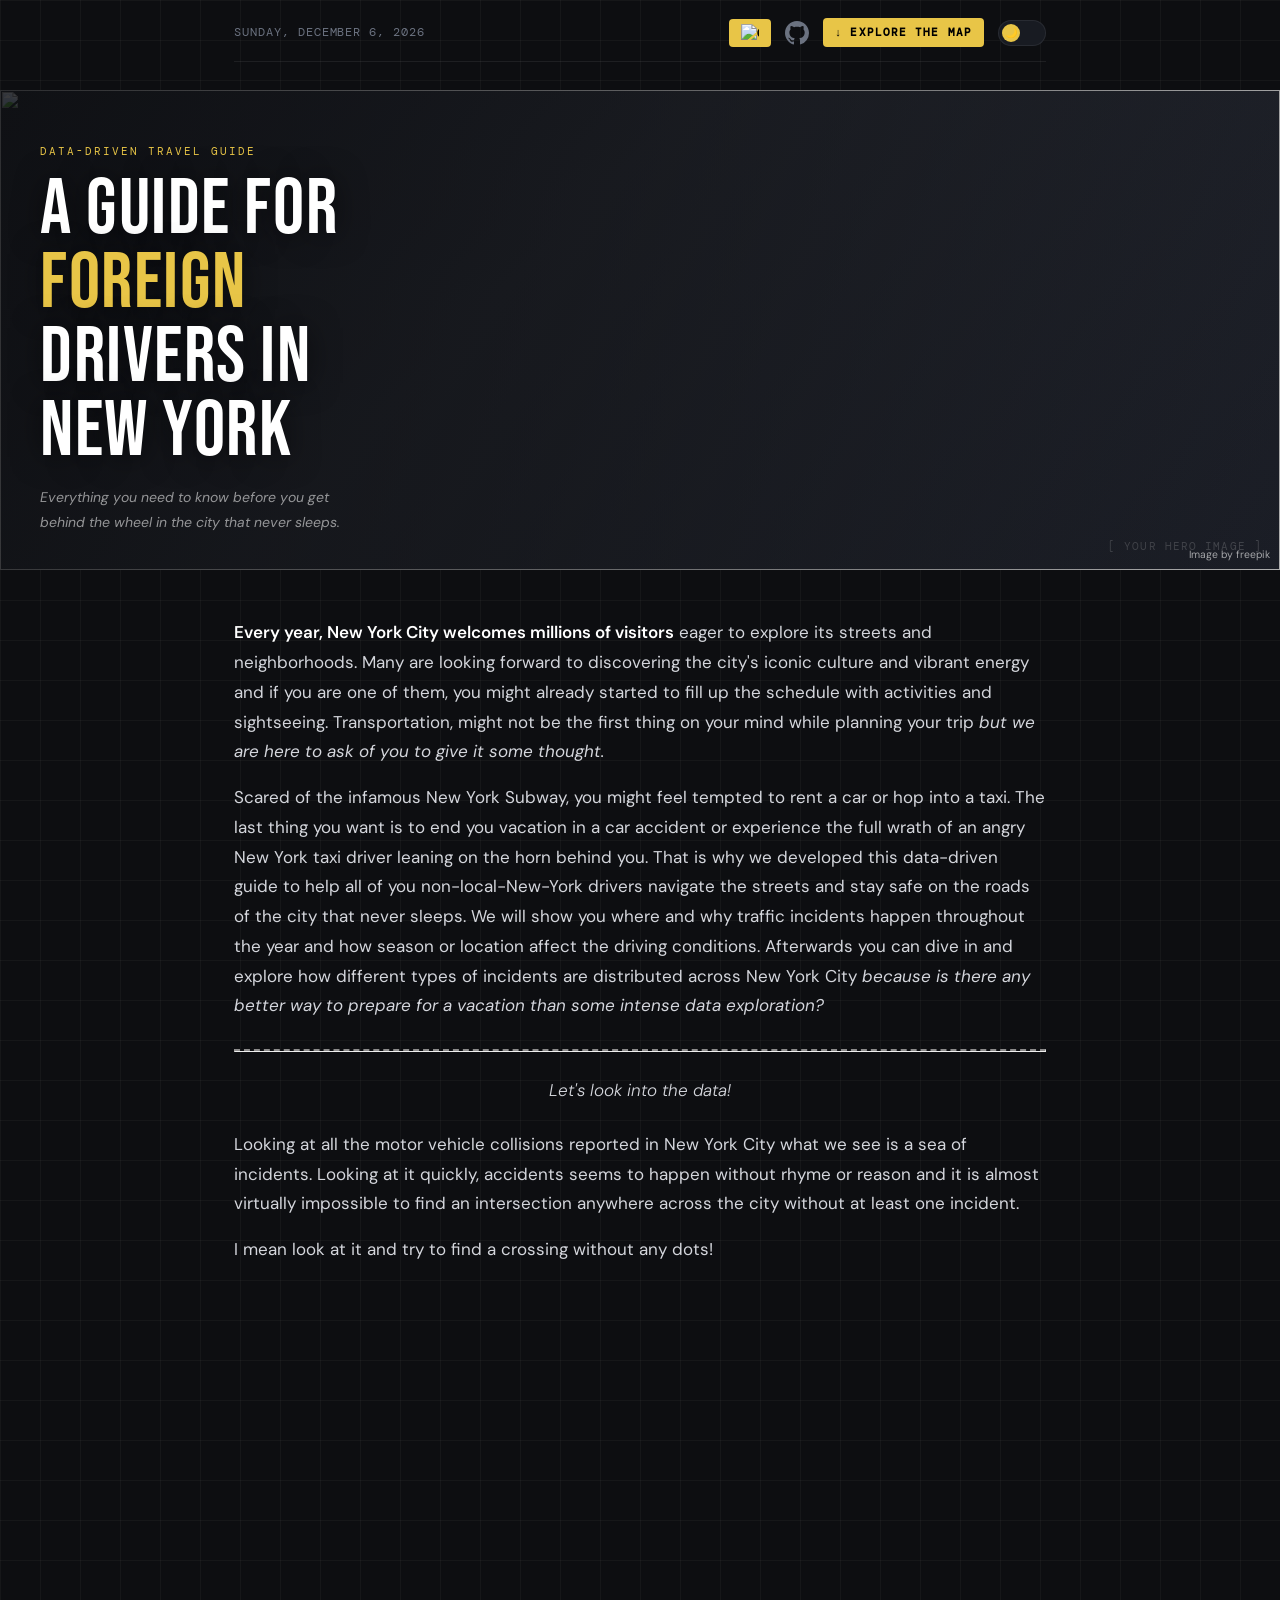
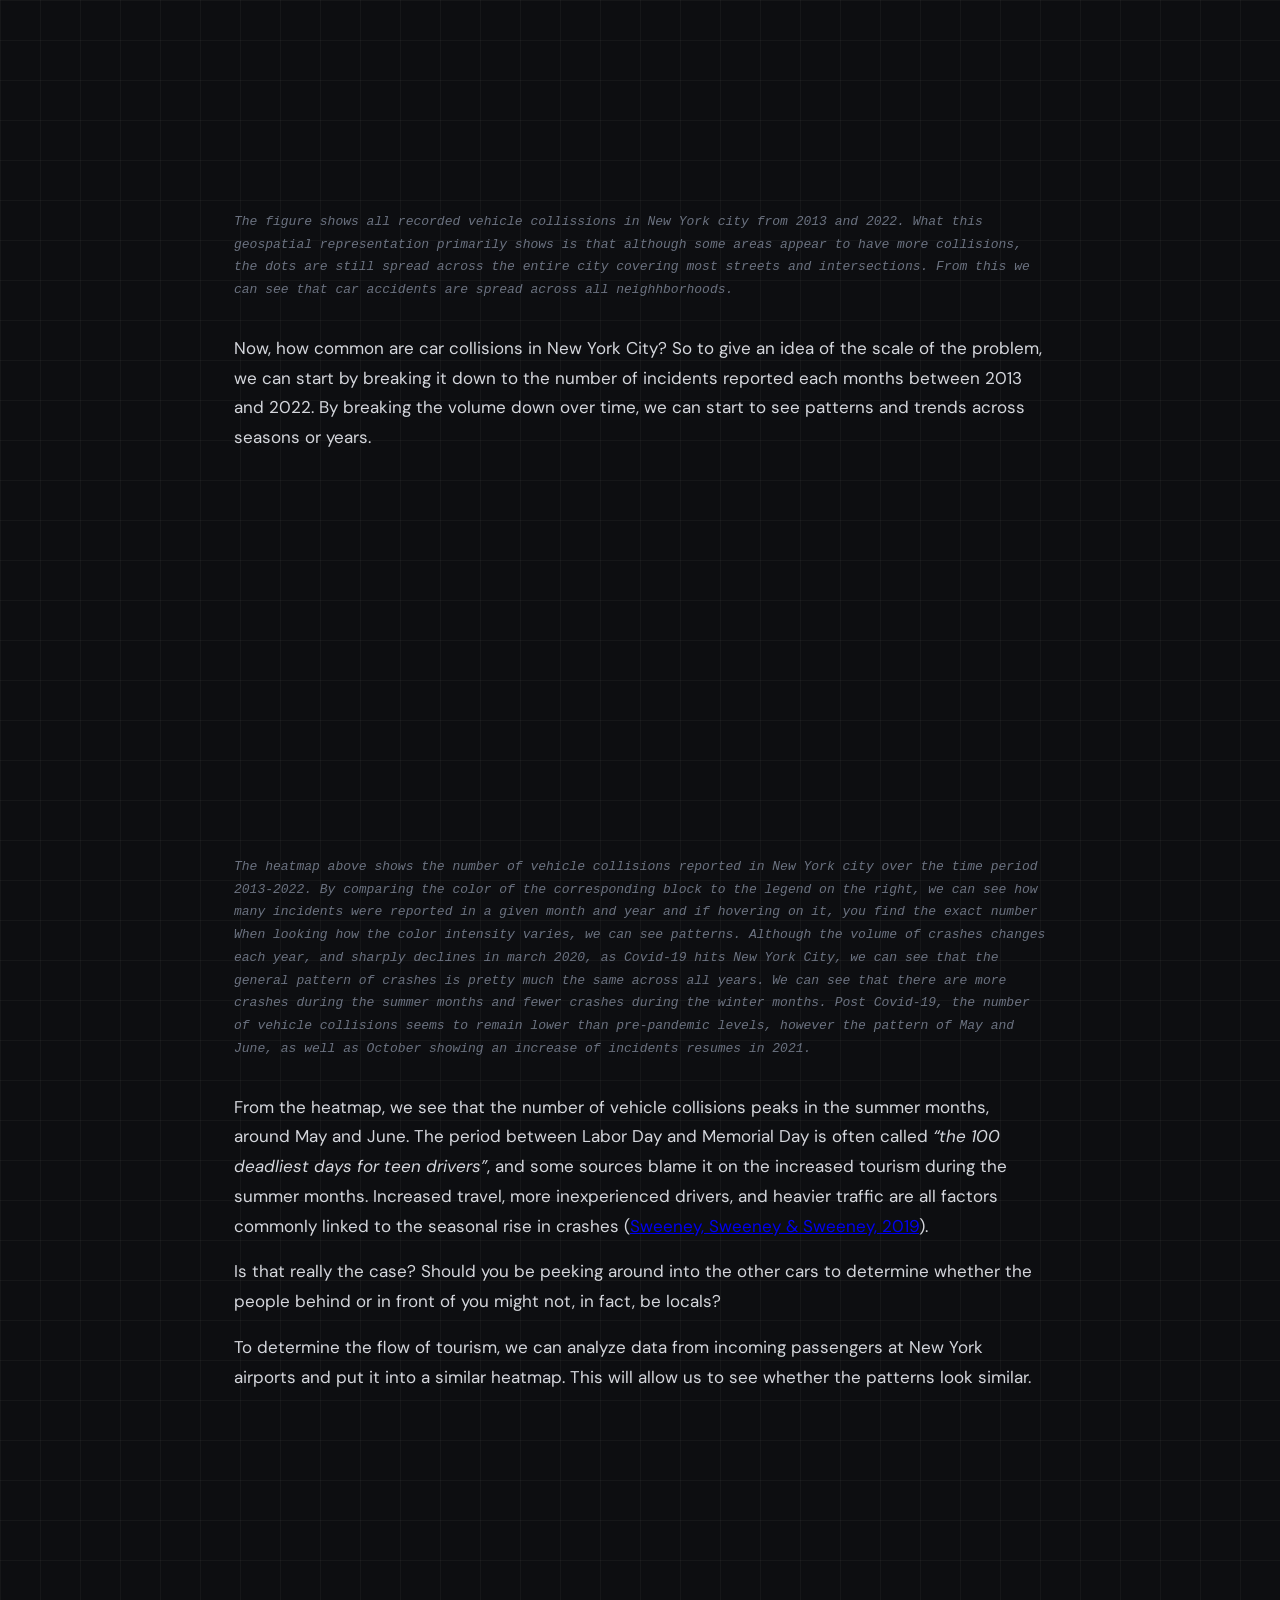
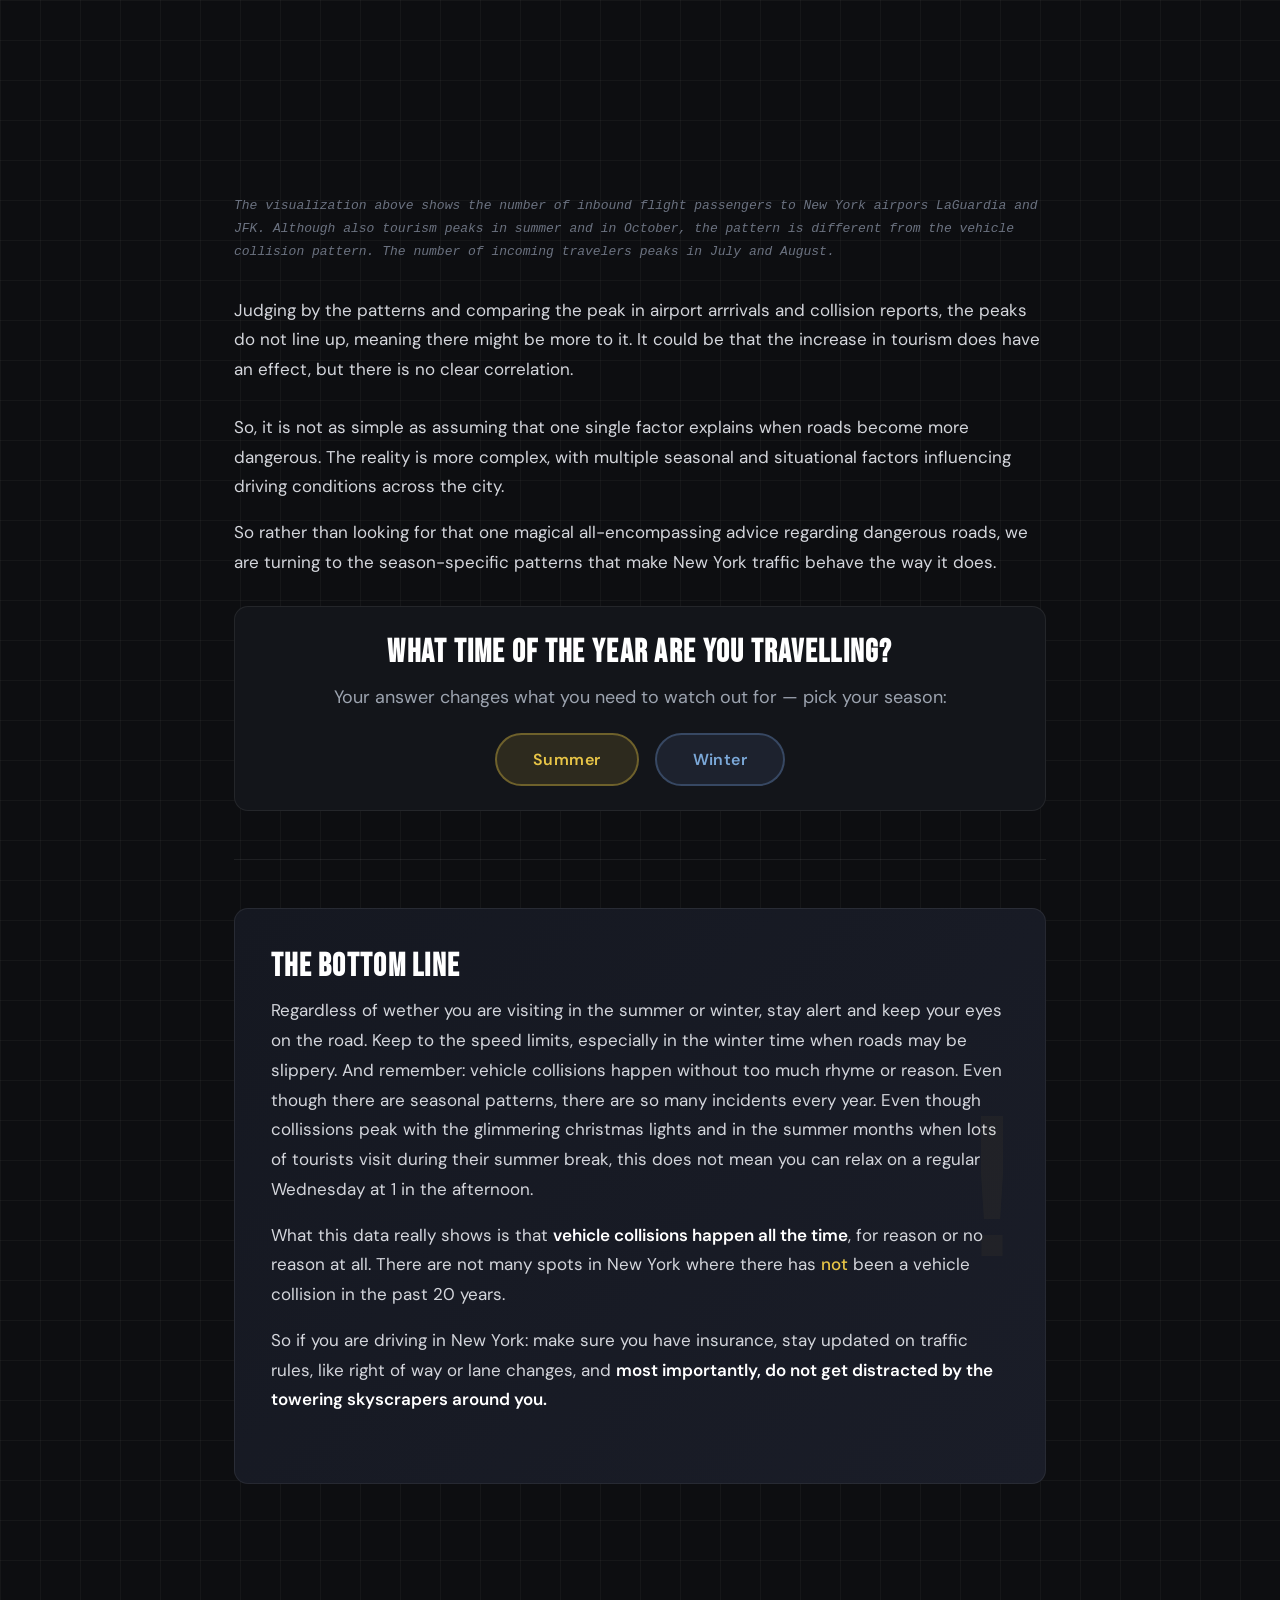
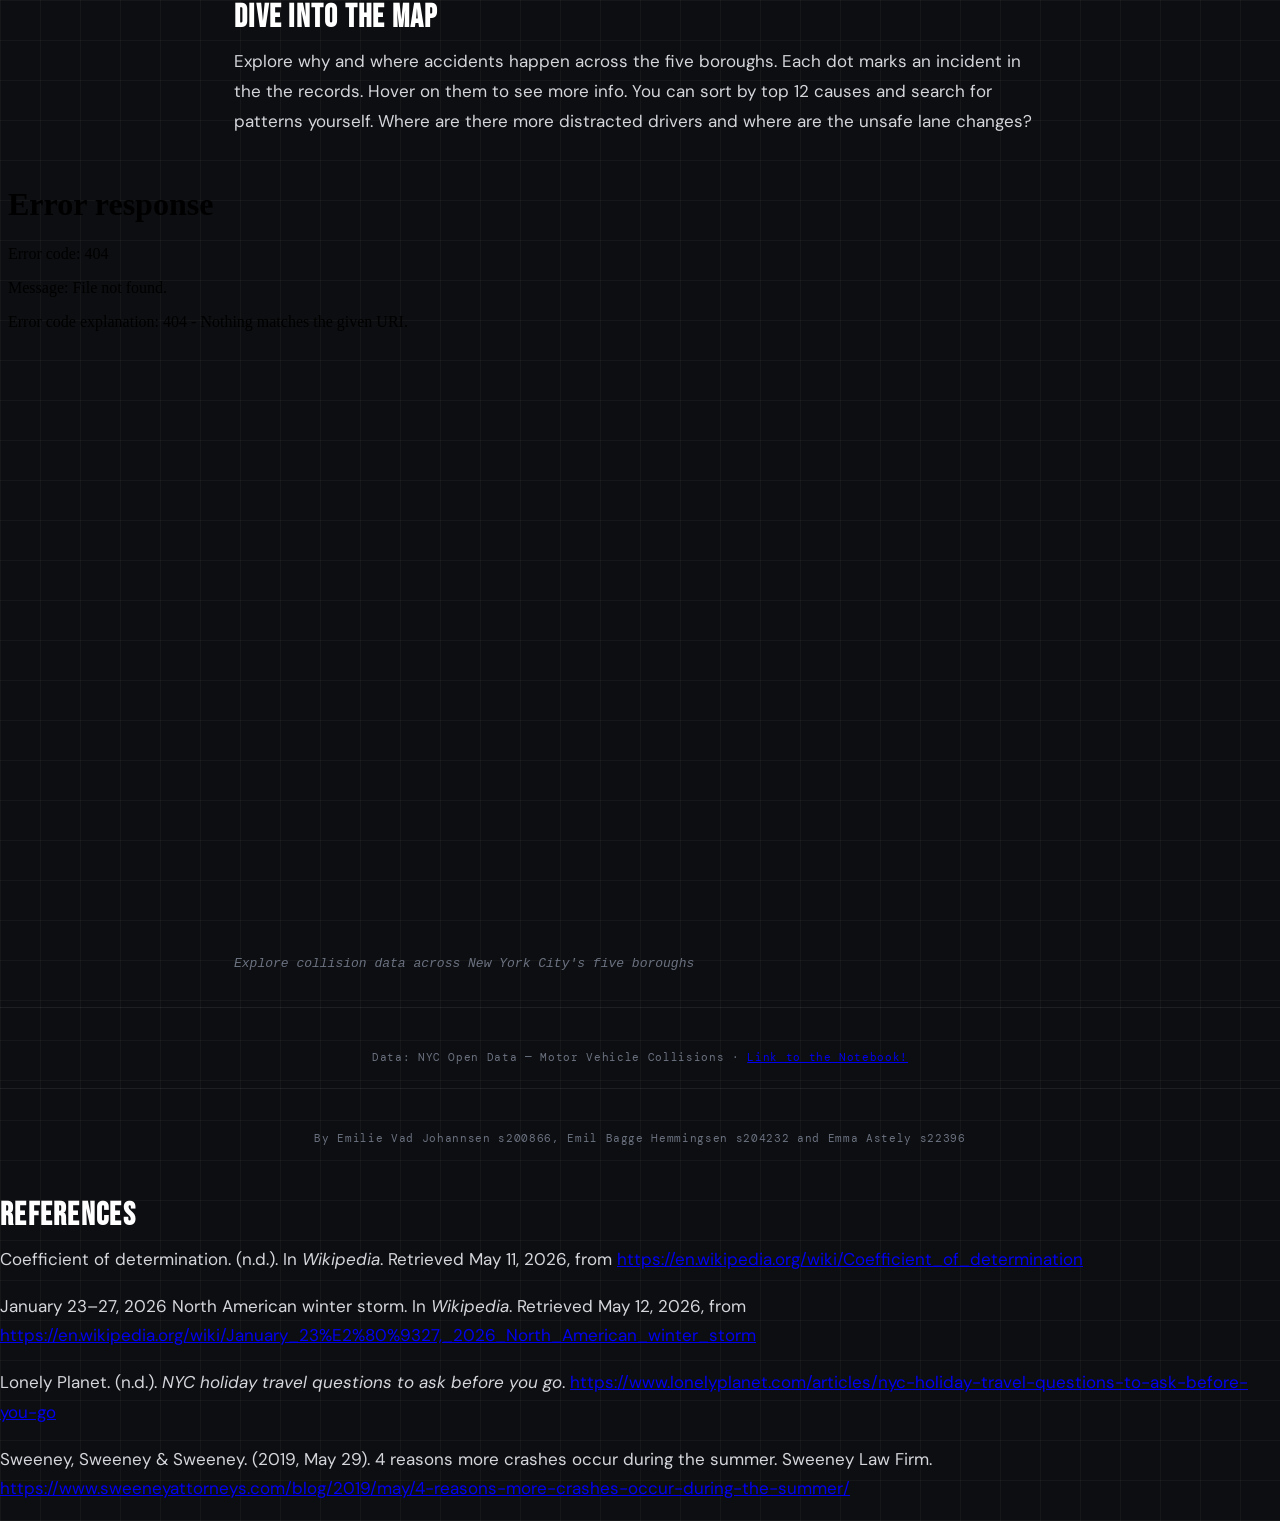
==== commit e1131eee: "added student numbers and names" ====
--- a/finalassignment.html
+++ b/finalassignment.html
@@ -184,7 +184,6 @@
 
       <div class="prose">
         <p>You prefer sweating around the big city for your well-deserved summer break? Well, bad news buddy! Apart from it being really hot in NYC in the summer, it is also in the summer months that <strong>most vehicle collisions occur</strong>.</p>
-        <p>Take a look at this graph — June and May are peak months for vehicle collisions. What else happens in June?</p>
       </div>
 
       <h3>Why summer spikes</h3>
@@ -218,7 +217,7 @@
           frameborder="0">
         </img>
        </div>
-      <p class="figure-caption"> Absolute count of summer vehicle collisions by the three most common causes across the five boroughs.</p>
+      <p class="figure-caption"> Total number of incidents of vehicle collisions in summer months (April - October) in the time period 2016 - 2022 by the three most common causes across the five boroughs of New York City. What can be seen is that driver inattention is the primary contributor to these collisions by far. The second driving cause on Manhattan is "Following Too Closely" followed by "Failure to Yield Right-of-Way" while the other four boroughs have the second and third driver shifted around.</p>
 
       <h3>Brooklyn and Queens lead the casualty charts</h3>
       <p>
@@ -231,11 +230,11 @@
         <iframe
           src="visualizations/final_assignment/crash_severity_injured_summer.html"
           width="100%"
-          height="680"
+          height="640"
           frameborder="0"
           style="display:block; border:none;">
         </iframe>
-        <p class="figure-caption"> Total number of traffic casualties during summer months, broken down by motorists, cyclists, and pedestrians.</p>
+        <p class="figure-caption" style="margin-top:16px;"> Total number of traffic casualties during summer months (April - October) in the time period 2016 - 2022, broken down by motorists, cyclists, and pedestrians. Brooklyn and Queens have the highest total of casualties of the five boroughs.</p>
       
         <h3>Manhattan’s Deadly Pavements</h3>
       <p>
@@ -249,12 +248,12 @@
         <iframe
           src="visualizations/final_assignment/crash_severity_killed_summer.html"
           width="100%"
-          height="680"
+          height="640"
           frameborder="0"
           style="display:block; border:none;">
         </iframe>
         </div>
-        <p class="figure-caption"> Total traffic fatalities per borough during summer months, categorized by victim type.</p>
+        <p class="figure-caption" style="margin-top:16px;"> Total traffic fatalities per borough during summer months (April - October) in the time period 2016 - 2022, categorized by type of road user: motorist, pedestrian or cyclist. When looking at the data for Manhatt, it stands out for the high proportion of pedestrian fatalities in relation to motorists compared to the other boroughs.</p>
       
         <h3>Manhattan might be safe after all?</h3>
       <p>
@@ -274,7 +273,7 @@
           style="display:block; border:none;">
         </iframe>
         </div>
-        <p class="figure-caption"> The proportion of summer accidents that result in physical injury across the five boroughs.</p>
+        <p class="figure-caption"> The proportion of vehicle collisions that result in physical injury for each of the five boroughs for summer months (April - October) in the time period 2016 - 2022. While the ratios are fairly even, Brooklyn takes the lead with the highest ratio of incidents resulting in injuries and Manhattan the lowest ratio.</p>
         
       <h3>Staten Island looks safe? Think again</h3>
       <p>
@@ -288,12 +287,14 @@
         <iframe
           src="visualizations/final_assignment/ratio_total_casualties_analysis_summer.html"
           width="100%"
-          height="680"
+          height="640"
           frameborder="0"
           style="display:block; border:none;">
         </iframe>
         </div>
-        <p class="figure-caption">The fatality rate per accident across the five boroughs, highlighting the distribution among victim types.</p>
+        <p class="figure-caption" style="margin-top:16px;">
+          Ratios of fatalities compared between the five boroughs for summer months (April - October) in the time period 2016 - 2022. The ratio is calculated as the number of fatalities divided by the total number of vehicle collisions. Staten Island has the highest fatality ratio
+          The visualization also shows the distribution of the fatalities among different road user types where Staten Island stands out with a higher ratio of motorist fatalities and Manhattan with a higher ratio of pedestrian fatalities.</p>
 
       </div>
     <!-- WINTER PANEL -->
@@ -525,6 +526,11 @@
 </p>
 </footer>
 
+<footer>
+  <p> By Emilie Vad Johannsen s200866, Emil Bagge Hemmingsen s204232 and Emma Astely s22396
+</p>
+</footer>
+
 <script>
   // Date display
   const d = new Date();
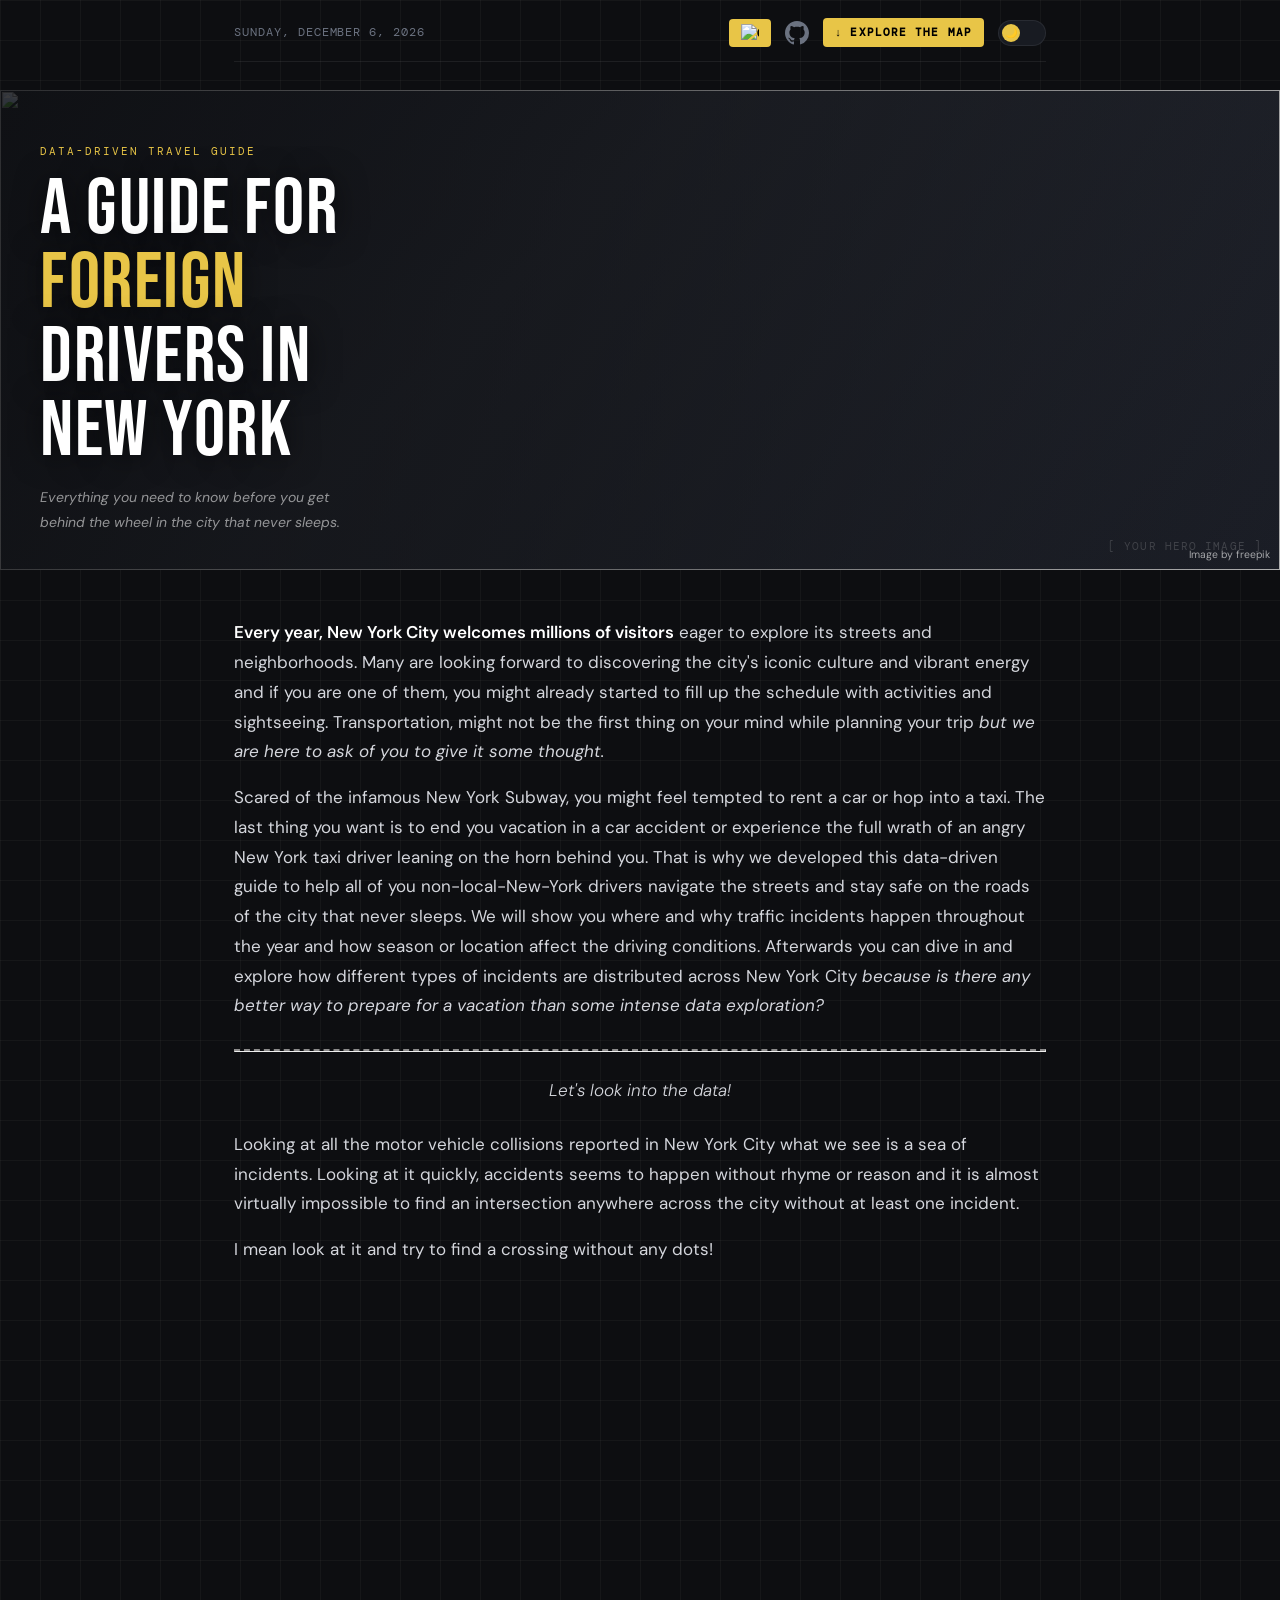
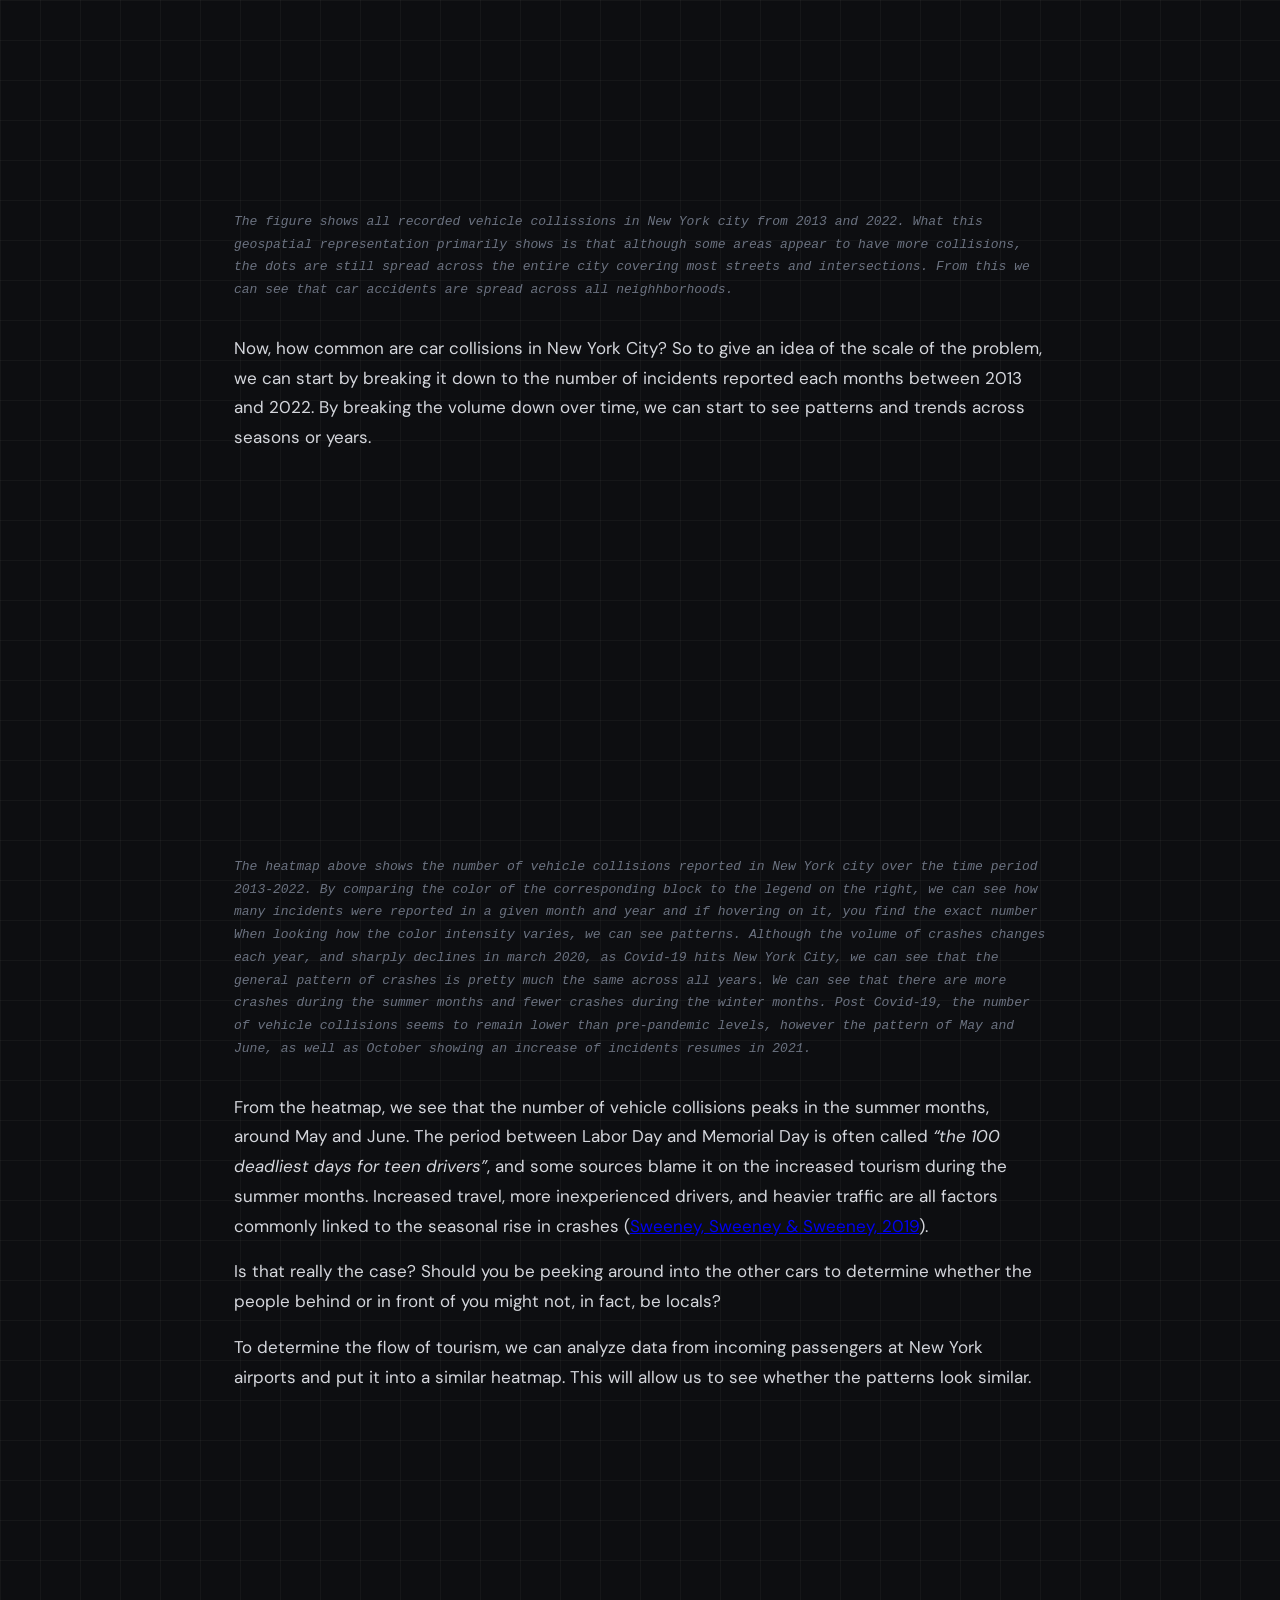
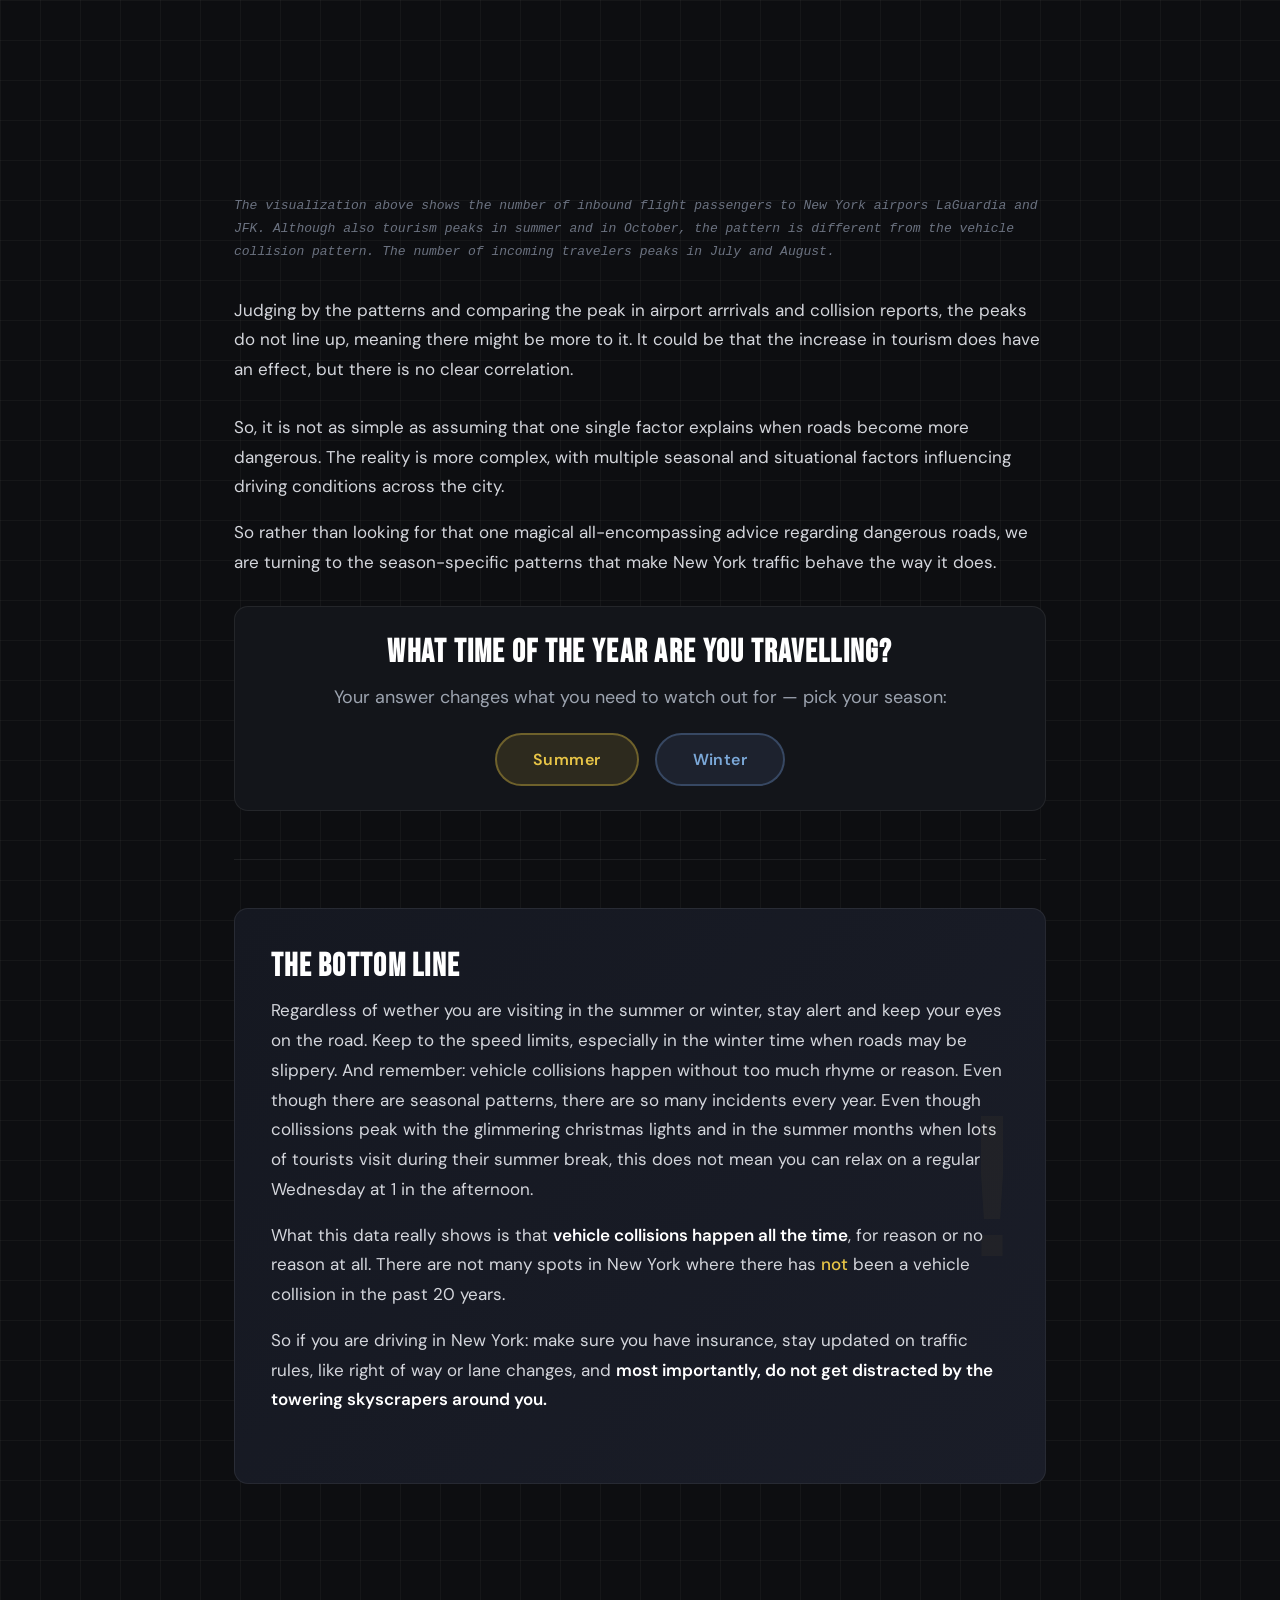
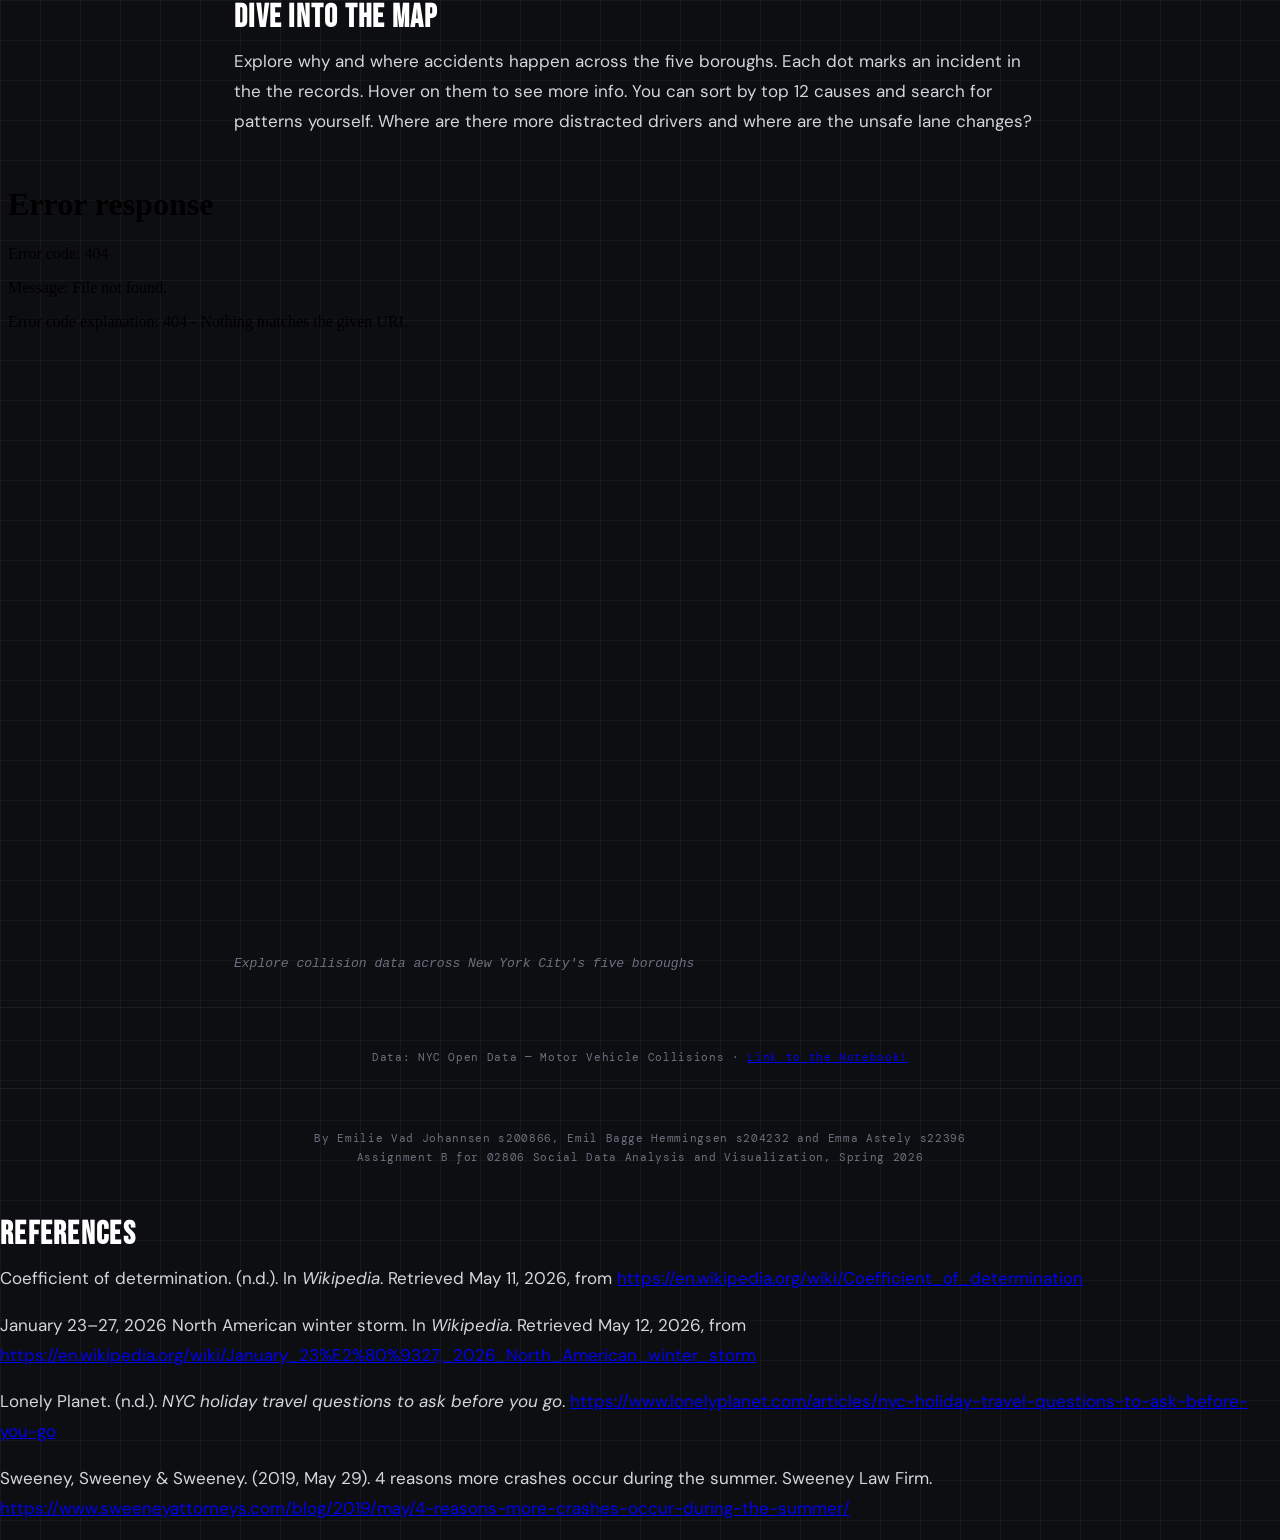
==== commit df49d72a: "final tiny changes, course number" ====
--- a/finalassignment.html
+++ b/finalassignment.html
@@ -529,6 +529,8 @@
 <footer>
   <p> By Emilie Vad Johannsen s200866, Emil Bagge Hemmingsen s204232 and Emma Astely s22396
 </p>
+  <p> Assignment B for 02806 Social Data Analysis and Visualization, Spring 2026
+</p>
 </footer>
 
 <script>
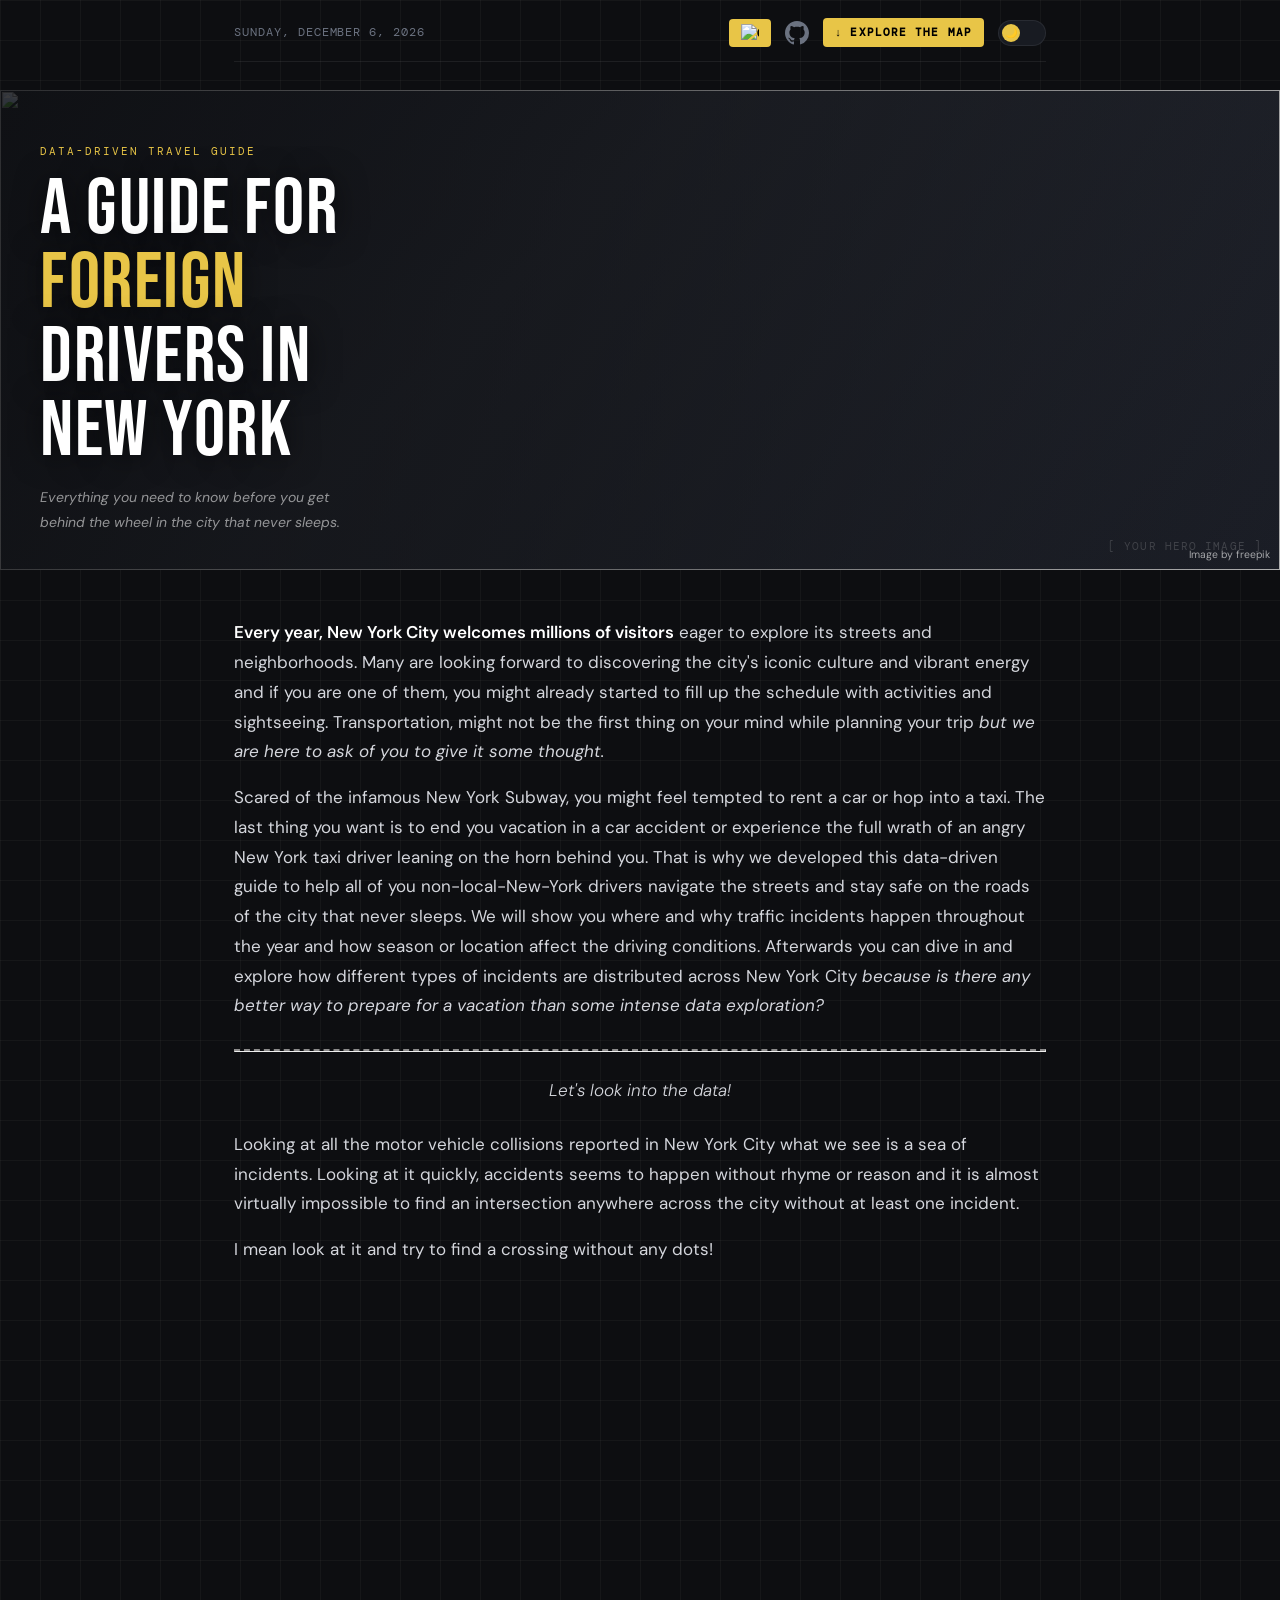
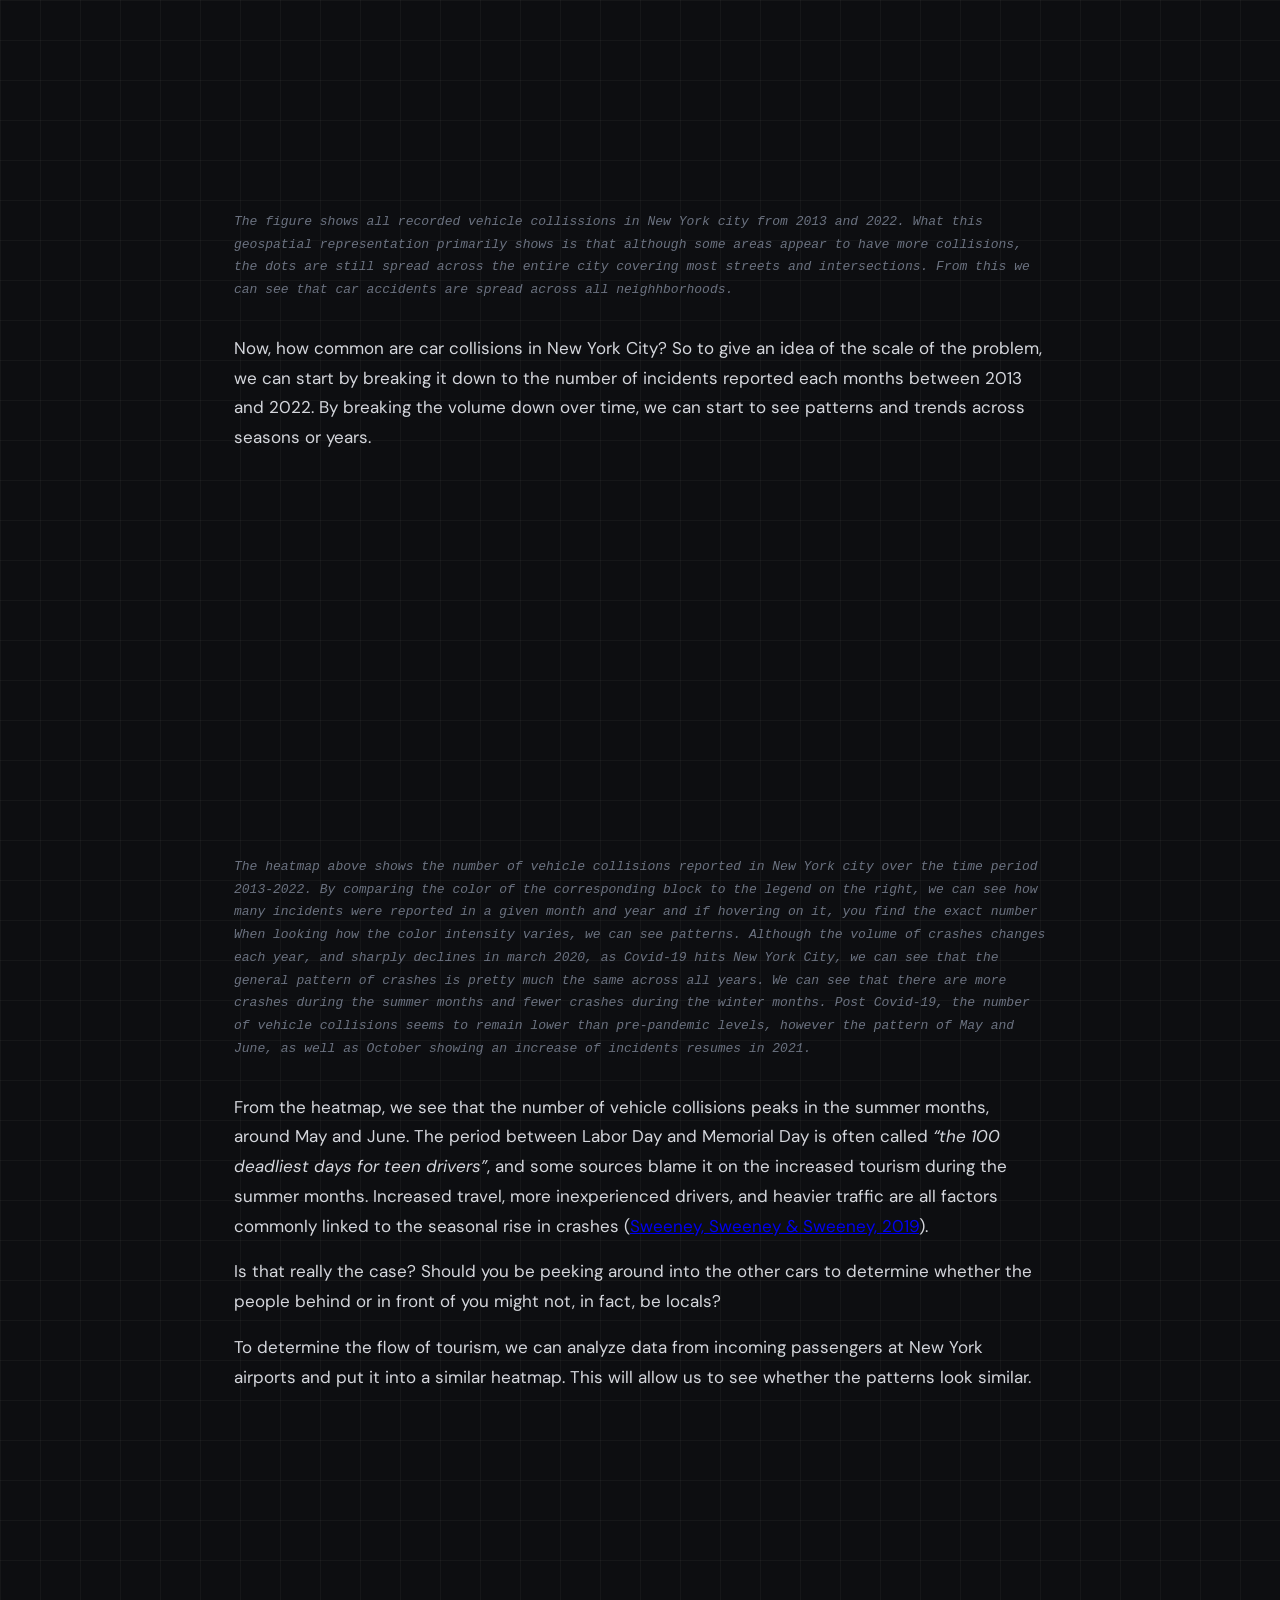
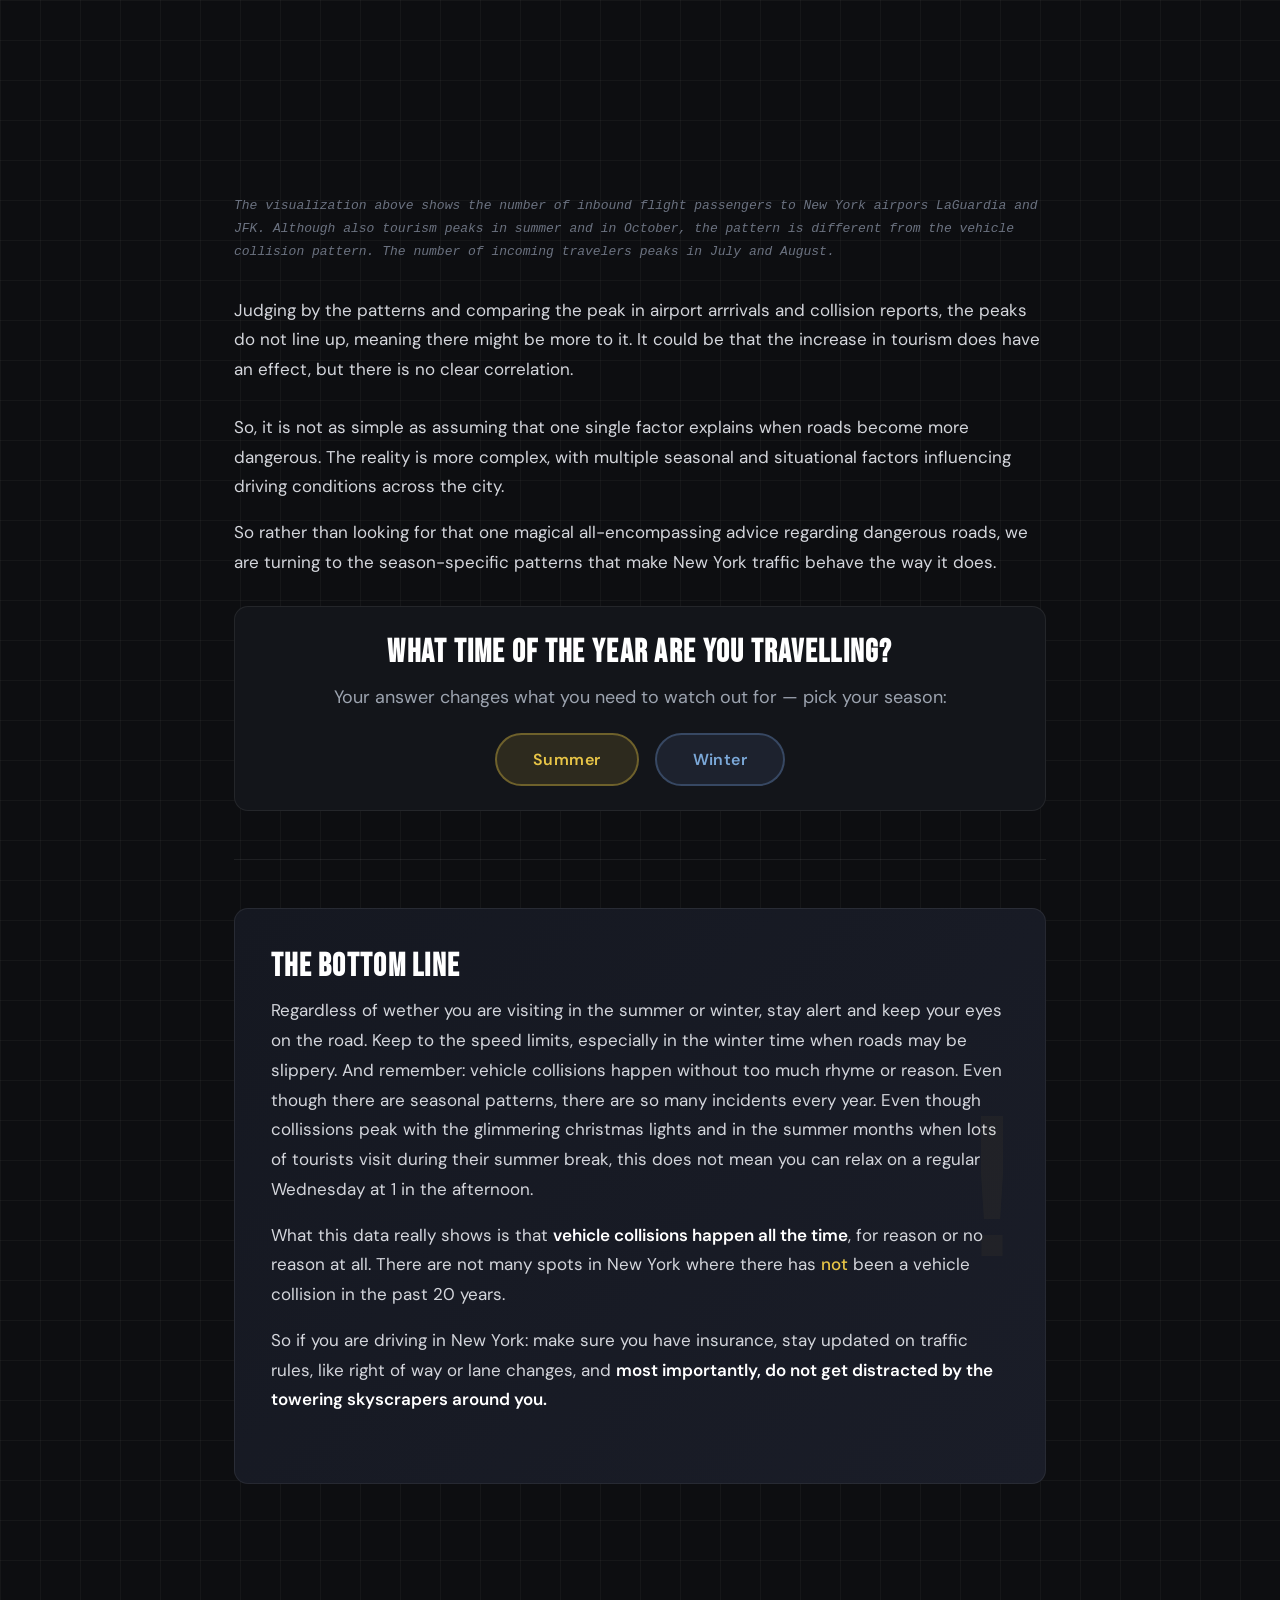
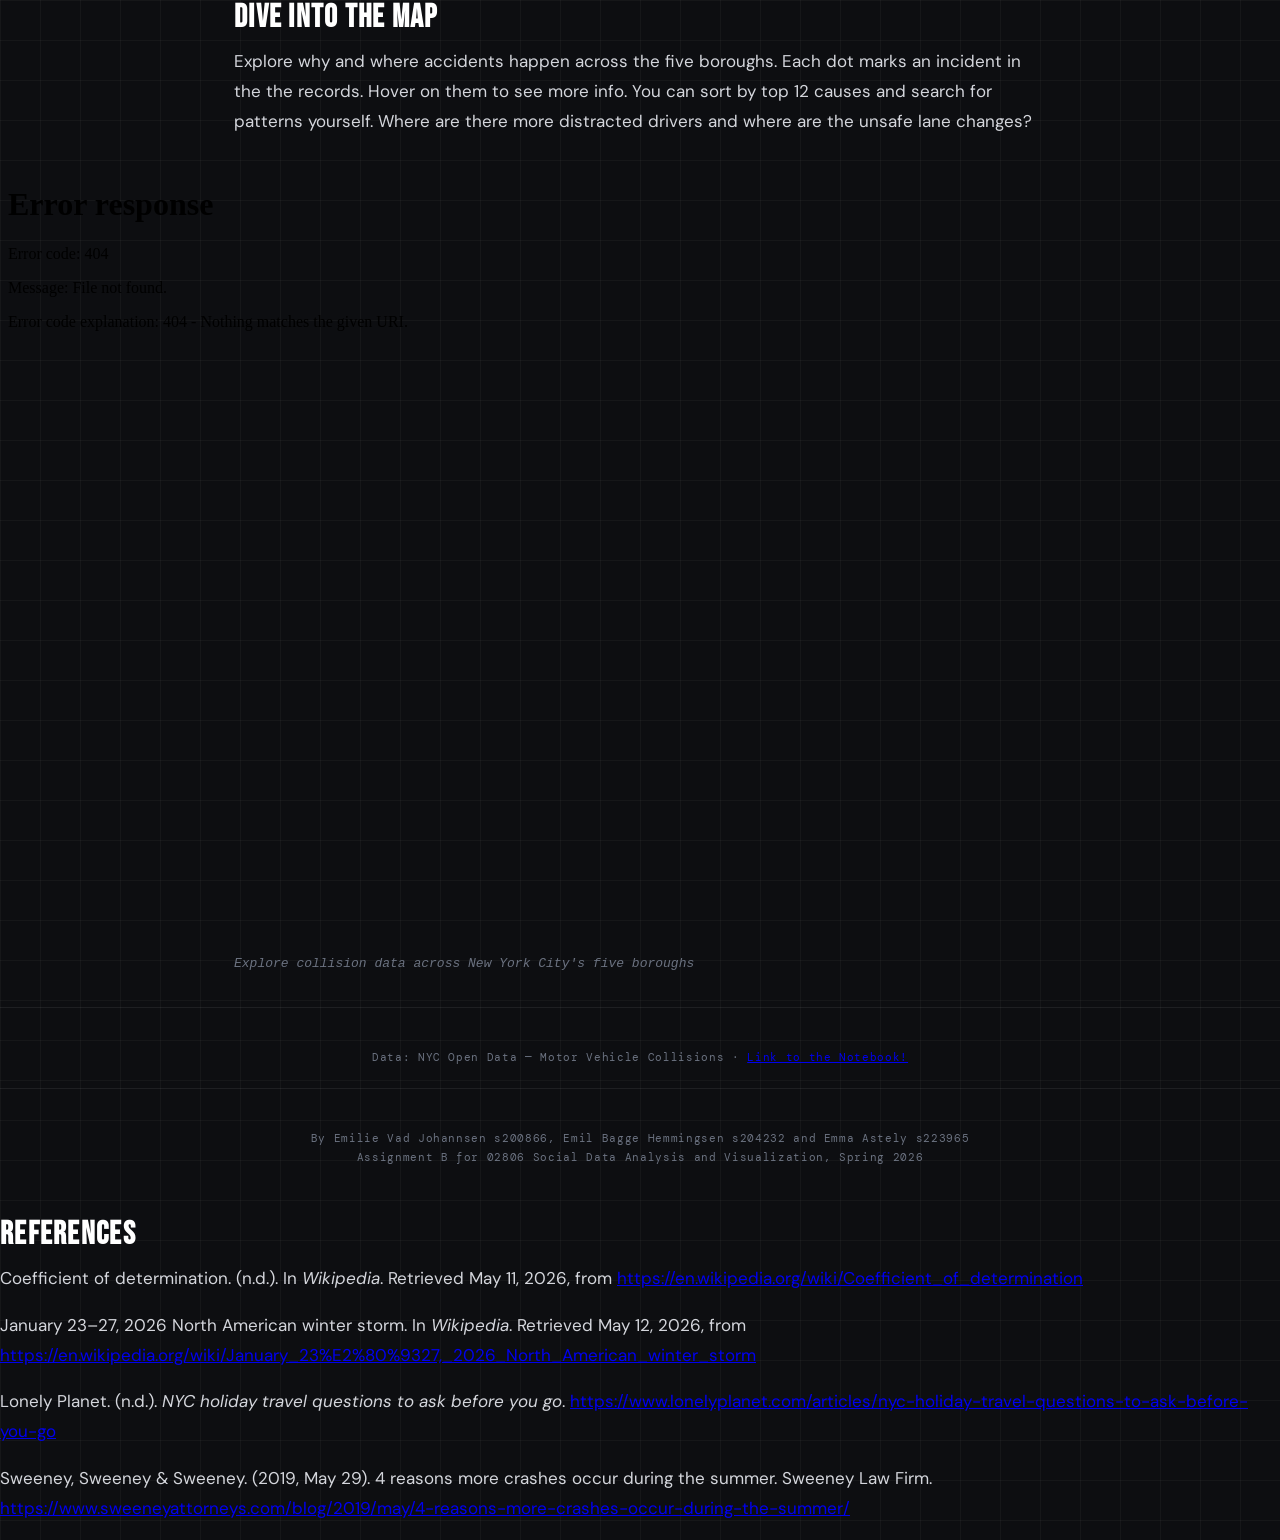
==== commit 57db68c5: "small change" ====
--- a/finalassignment.html
+++ b/finalassignment.html
@@ -527,7 +527,7 @@
 </footer>
 
 <footer>
-  <p> By Emilie Vad Johannsen s200866, Emil Bagge Hemmingsen s204232 and Emma Astely s22396
+  <p> By Emilie Vad Johannsen s200866, Emil Bagge Hemmingsen s204232 and Emma Astely s223965
 </p>
   <p> Assignment B for 02806 Social Data Analysis and Visualization, Spring 2026
 </p>
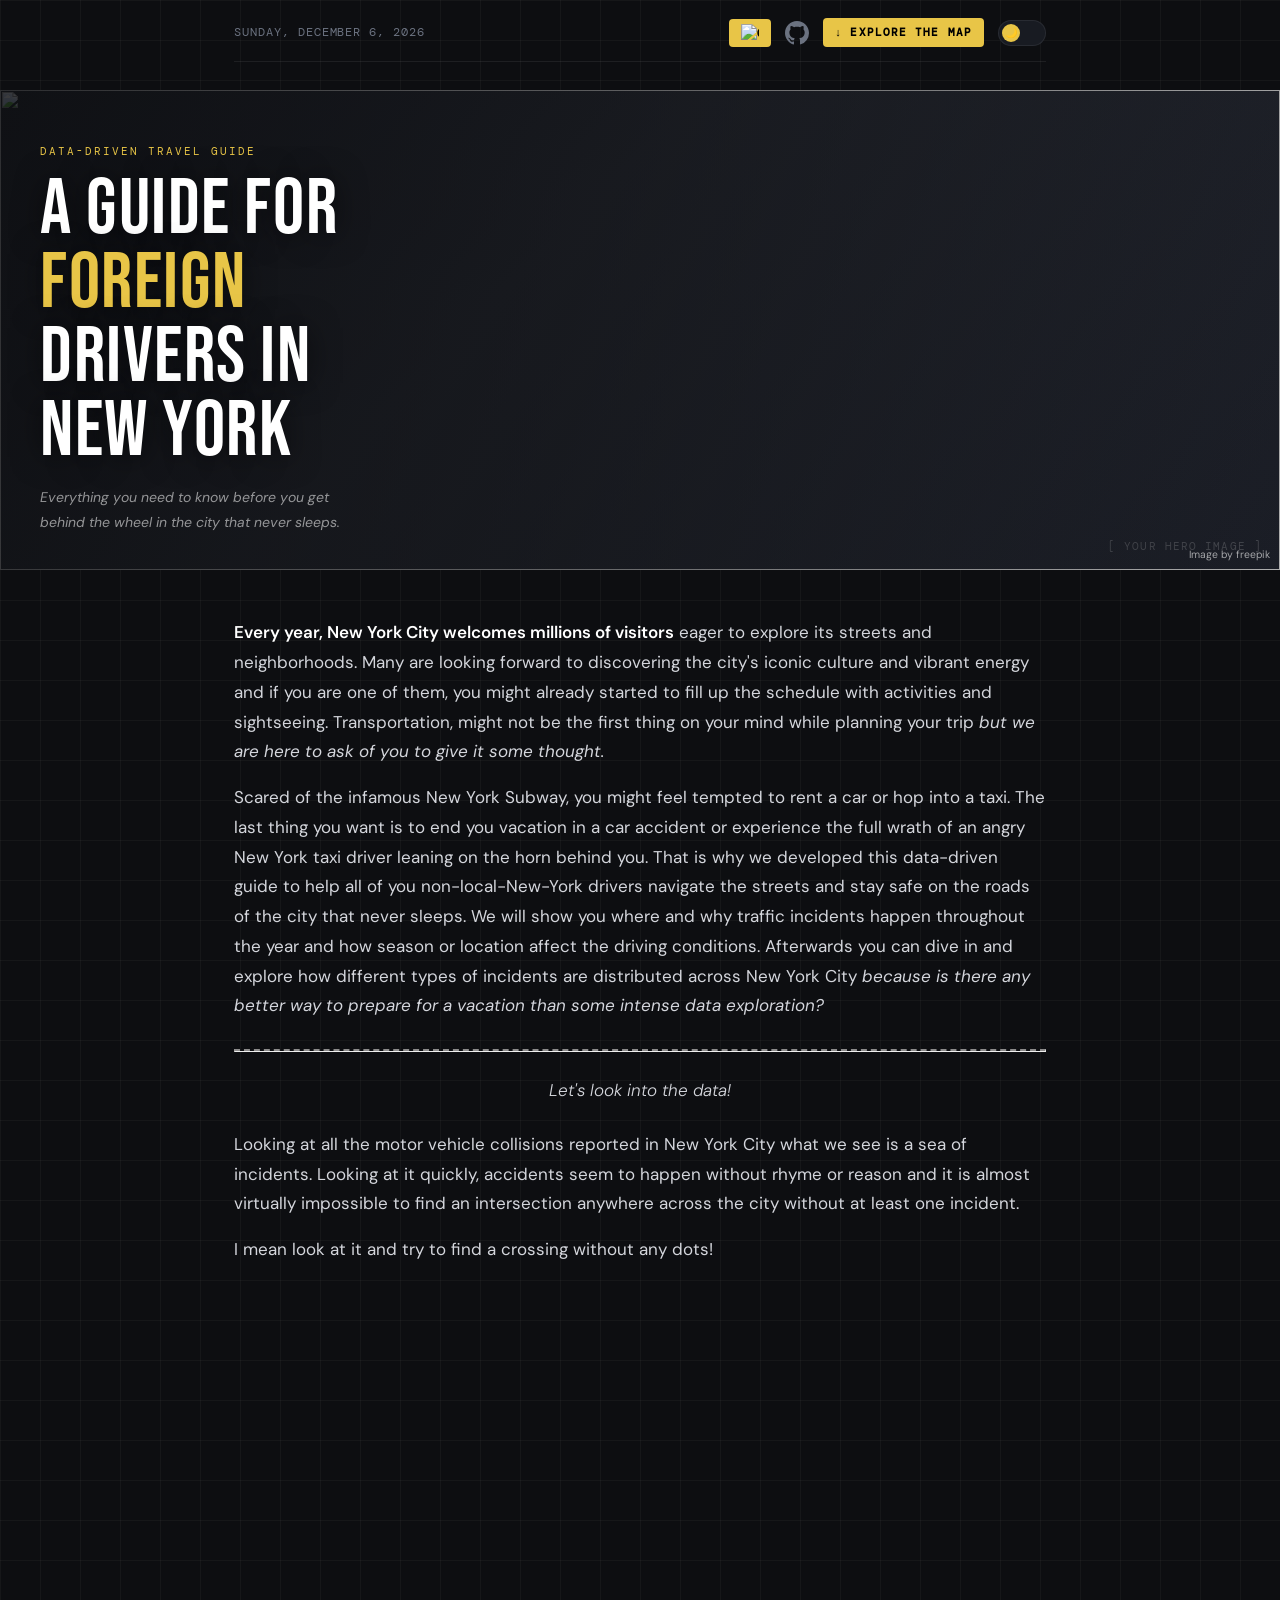
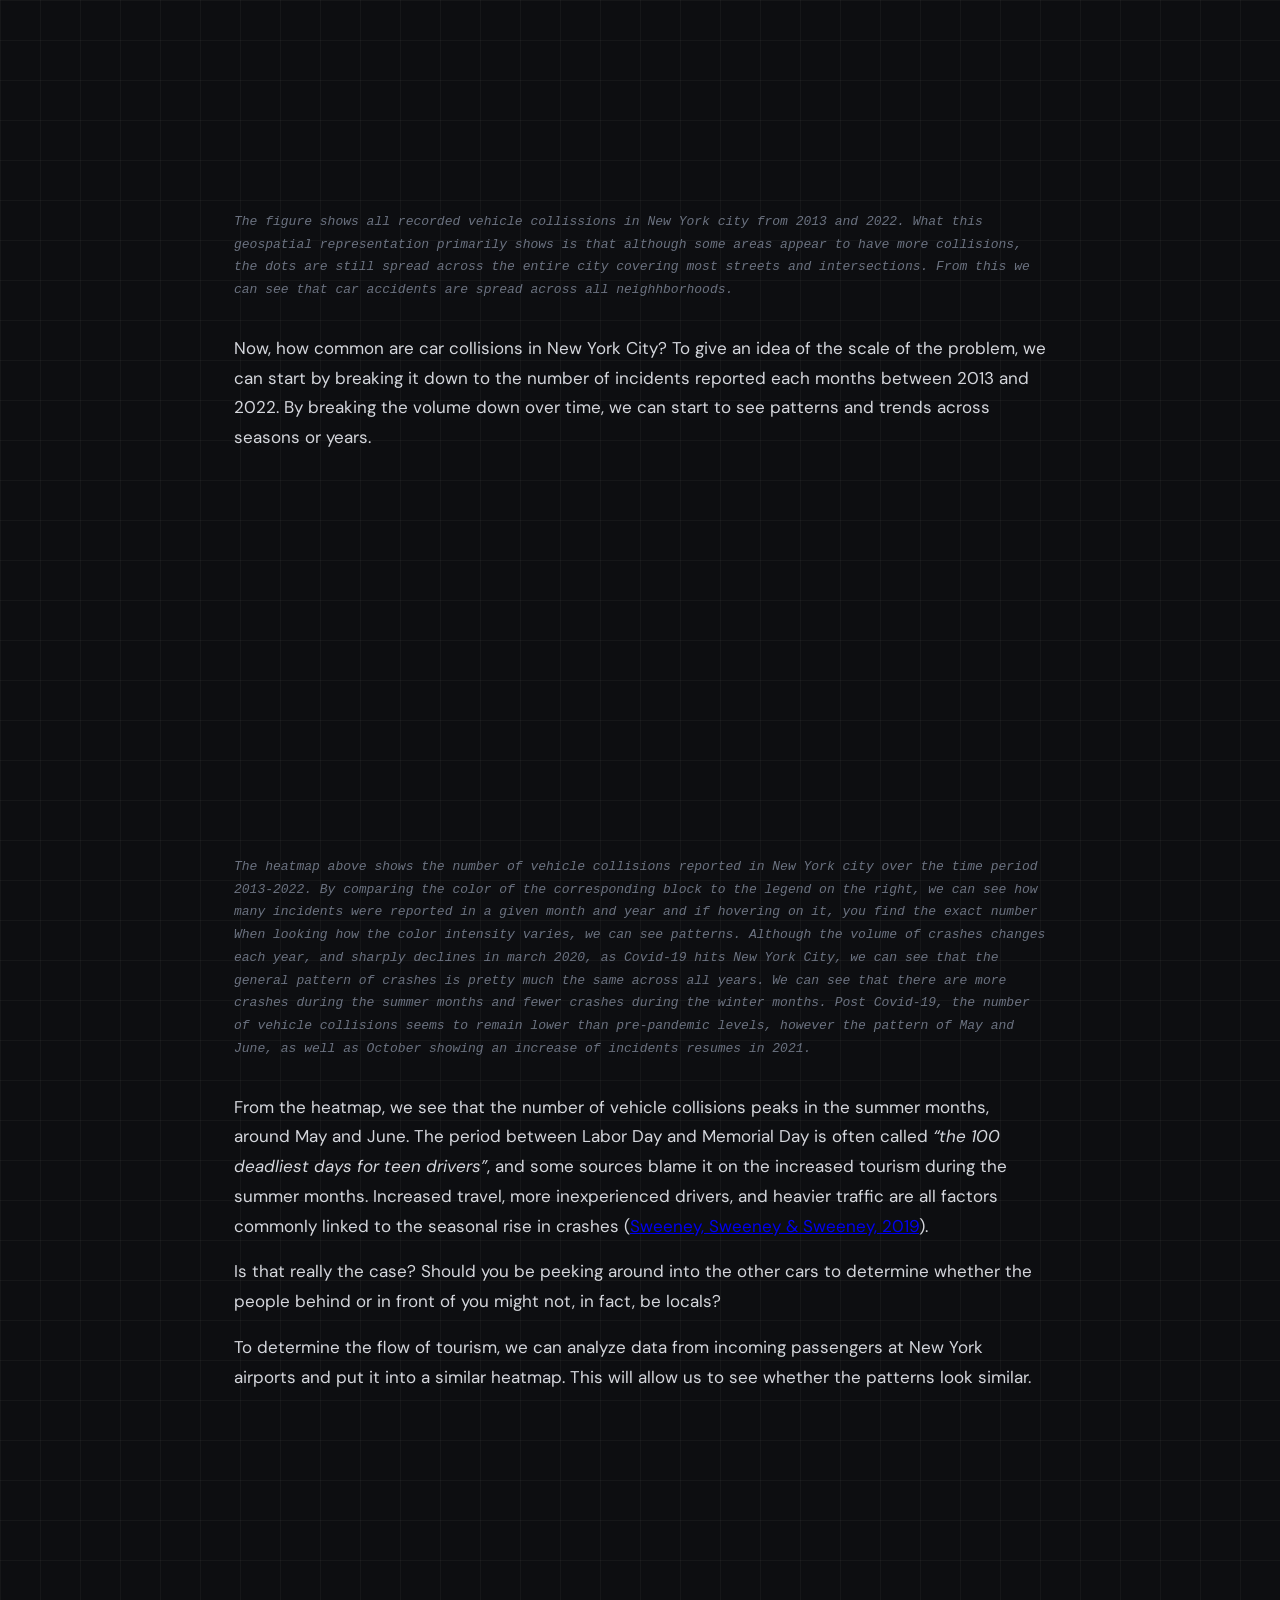
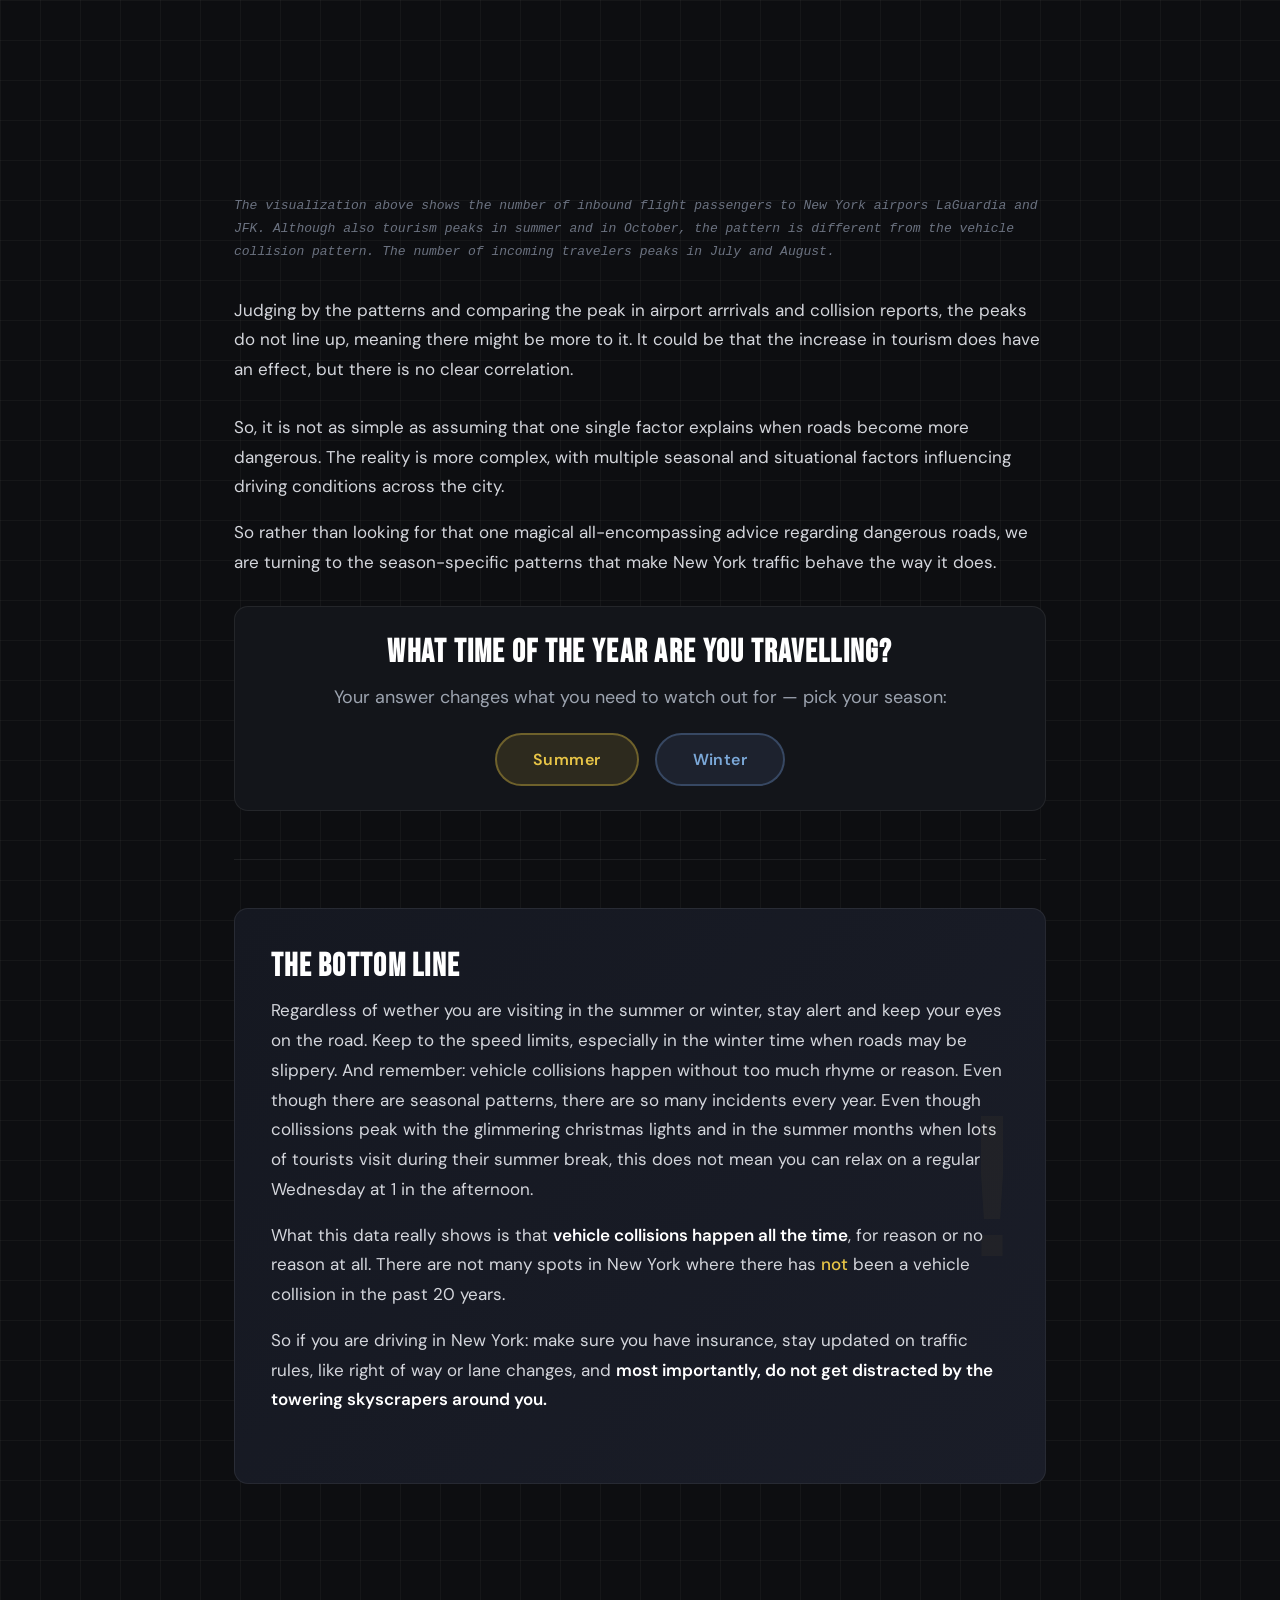
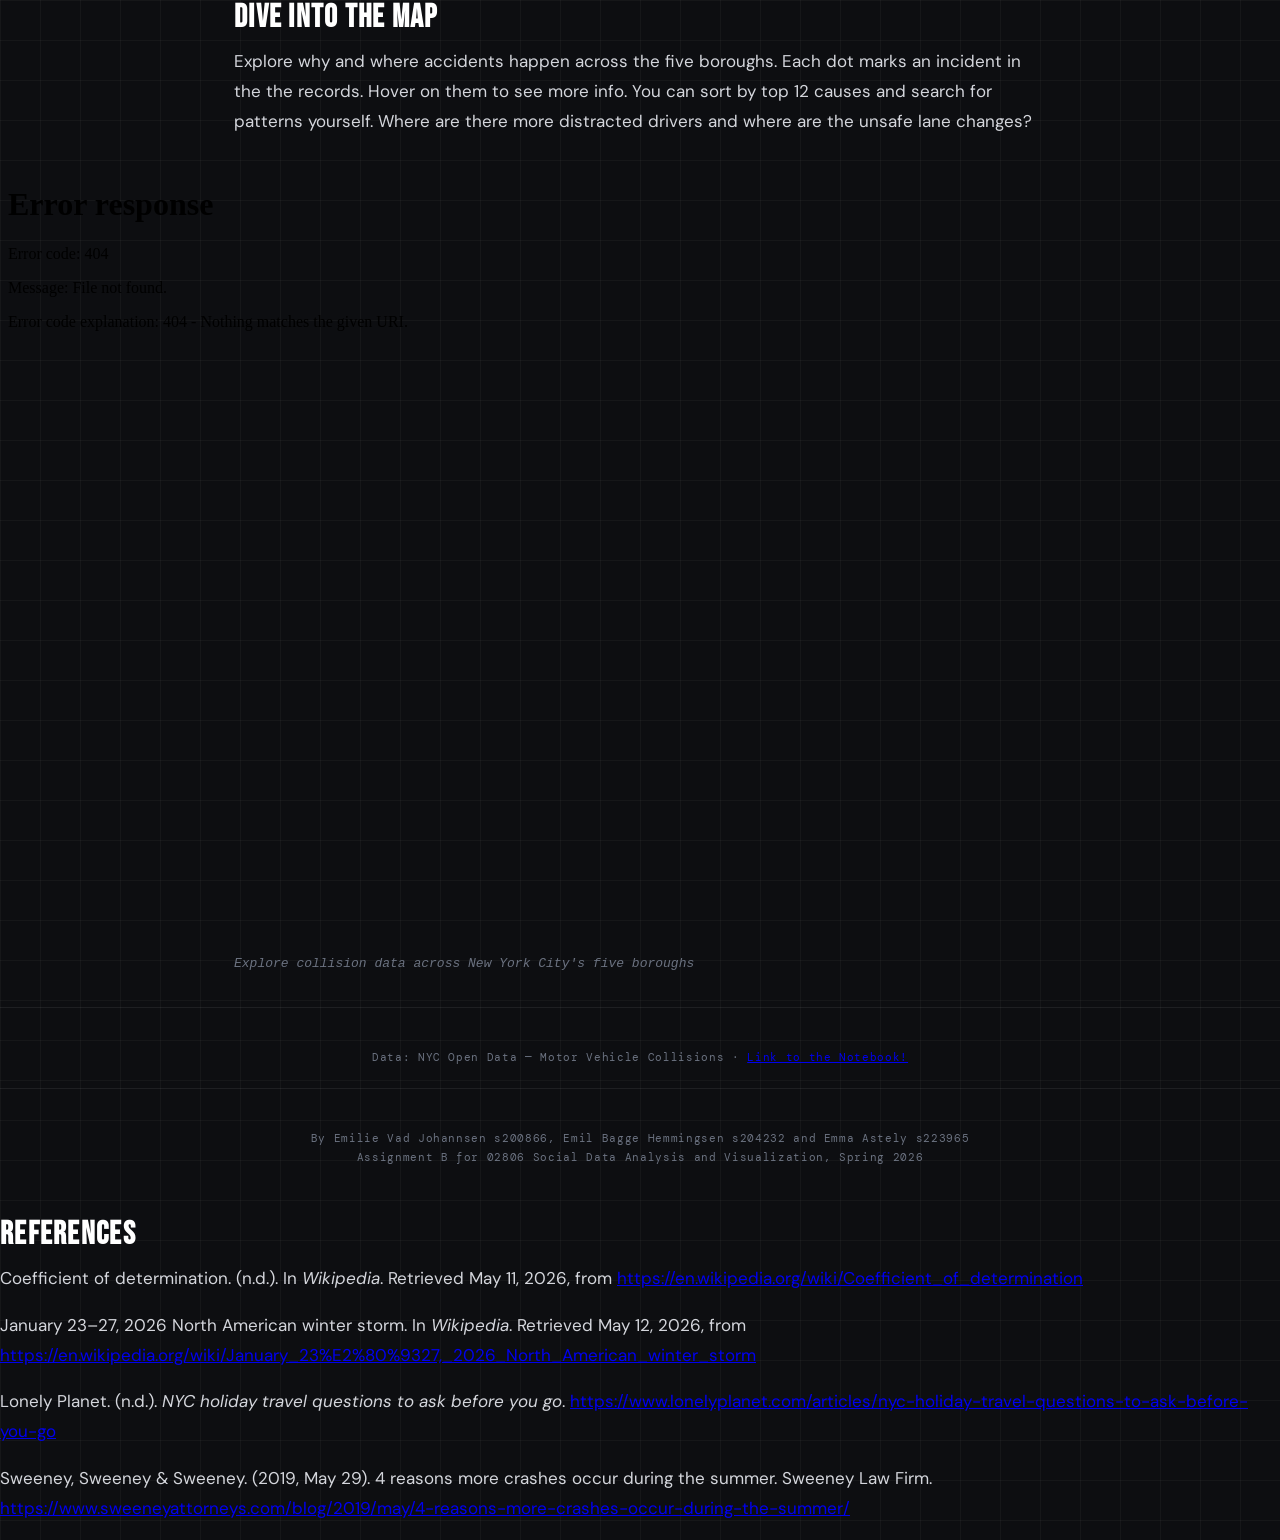
==== commit 0314f054: "tex changes" ====
--- a/finalassignment.html
+++ b/finalassignment.html
@@ -68,7 +68,7 @@
 <p style="text-align: center; font-style: italic; font-weight: 300; margin-top: 1.5rem; margin-bottom: 1.5rem;">Let's look into the data!</p>
 
   <div class="prose">
-    <p> Looking at all the motor vehicle collisions reported in New York City what we see is a sea of incidents. Looking at it quickly, accidents seems to happen without rhyme or reason and it is almost virtually impossible to find an intersection anywhere across the city without at least one incident.</p>
+    <p> Looking at all the motor vehicle collisions reported in New York City what we see is a sea of incidents. Looking at it quickly, accidents seem to happen without rhyme or reason and it is almost virtually impossible to find an intersection anywhere across the city without at least one incident.</p>
     <p> I mean look at it and try to find a crossing without any dots!</p>
   </div>
 
@@ -88,7 +88,7 @@
 
   <div class="prose">
     <p> Now, how common are car collisions in New York City? 
-      So to give an idea of the scale of the problem, we can start by breaking it down to the number of incidents reported each months between 2013 and 2022.
+      To give an idea of the scale of the problem, we can start by breaking it down to the number of incidents reported each months between 2013 and 2022.
       By breaking the volume down over time, we can start to see patterns and trends across seasons or years.
     </p>
   </div>
@@ -359,8 +359,7 @@
         <p class="figure-caption"> Top 3 contributing factors to vehicle collissions across New York City's five boroughs during the period 2016-2022.</p>
       
       <h3>What borough is the most dangerous in terms of traffic kills and injuries?</h3>
-       <p> Even though we have seen that Manhattan is the borough with the largest average traffic volume, in the winter time, it does not seems
-        to be the most dangerous of the five boroughs. Toggle the bar to jump between months to see which month and borough to be extra careful about.
+       <p> Toggle the bar to jump between months to see which month and borough to be extra careful about.
       </p>
        <div>
         <iframe
@@ -379,7 +378,7 @@
       <h3> Brooklyn and Queens taking the lead regarding injured motorists</h3>
       <p> Brooklyn and Queens are the leading boroughs when it comes to injuries inflicted by vehicle collissions. November and December show the 
         highest amount of injuries and the biggest amount of injured people are in the category 'motorists'. An explanation for this can be that 
-        more motorists end up getting involved in vehicle collissions in Brooklyn and Queens are suburbian areas where alot of citizens commute to 
+        more motorists end up getting involved in vehicle collissions in Brooklyn and Queens because they are suburbian areas where alot of citizens commute to 
         and from work by car. 
       <br> <br>
        <h3> Watch out for cyclists in Manhattan</h3>
